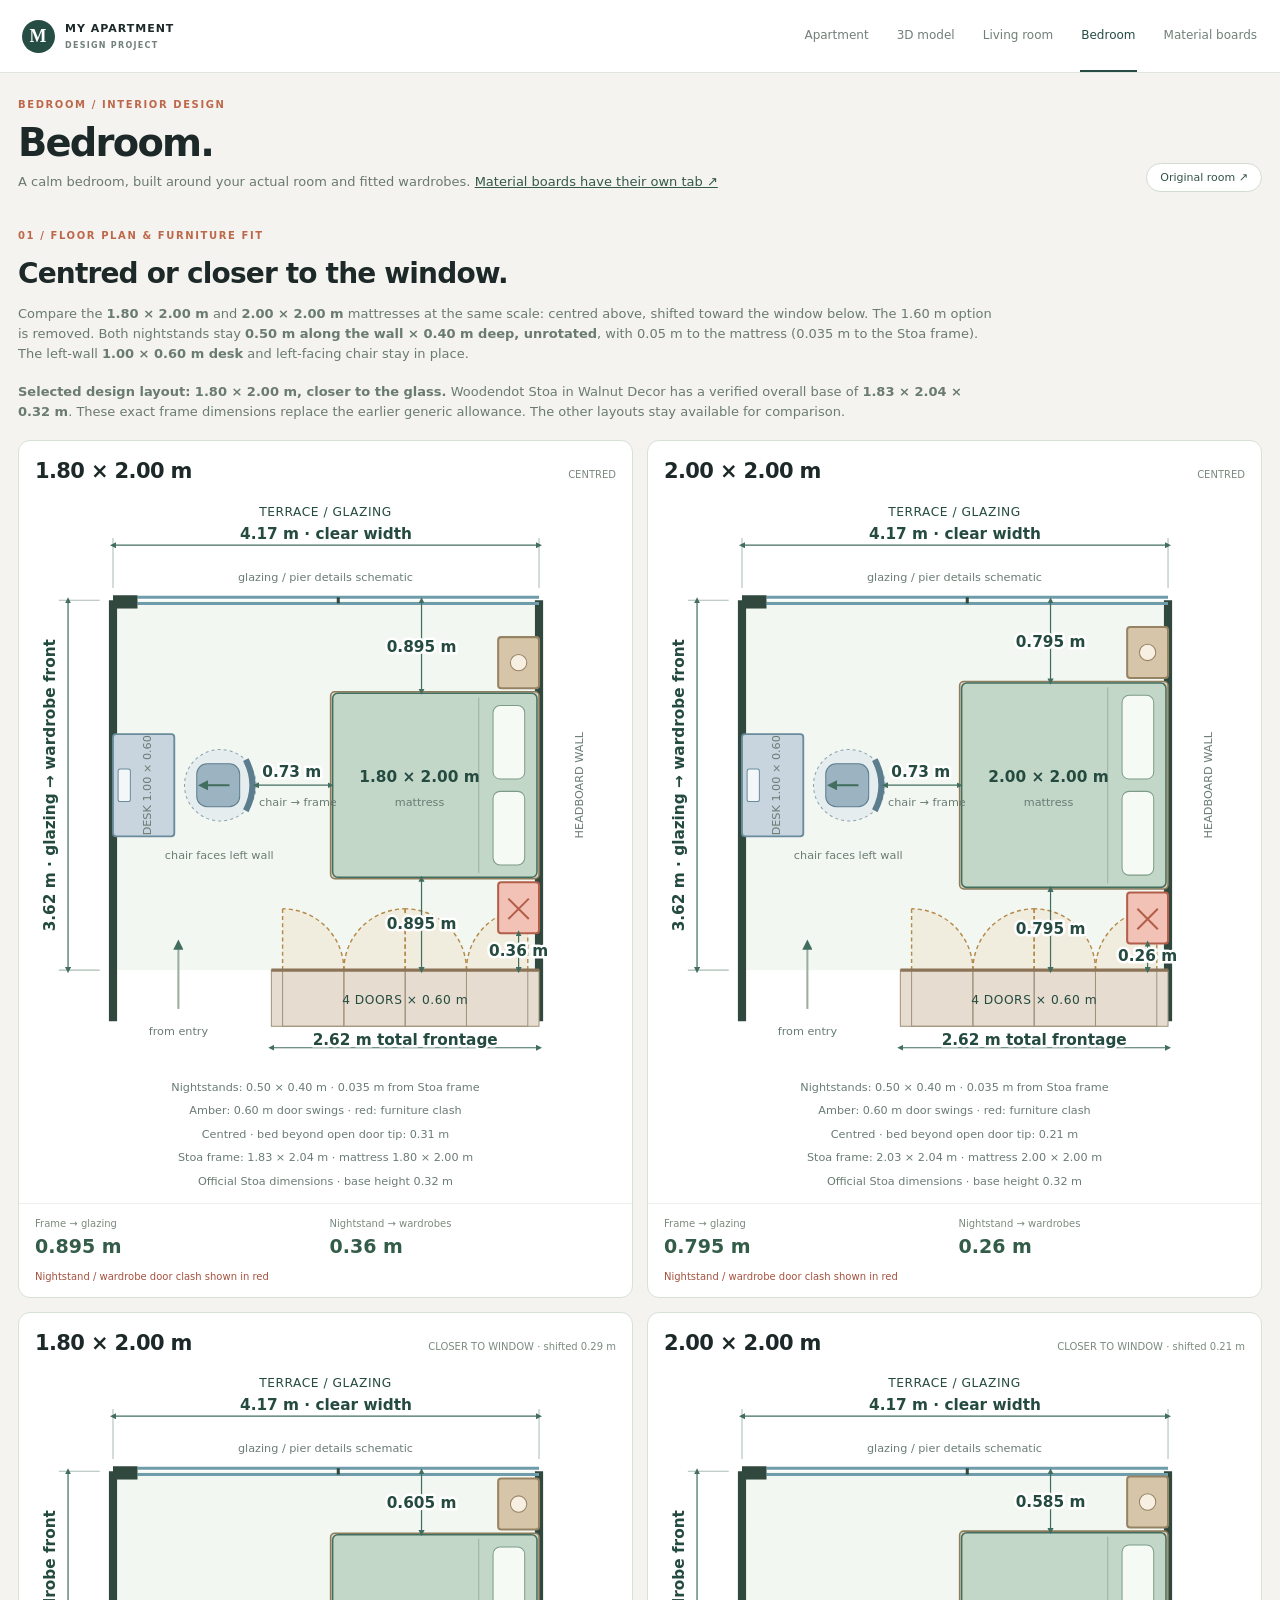
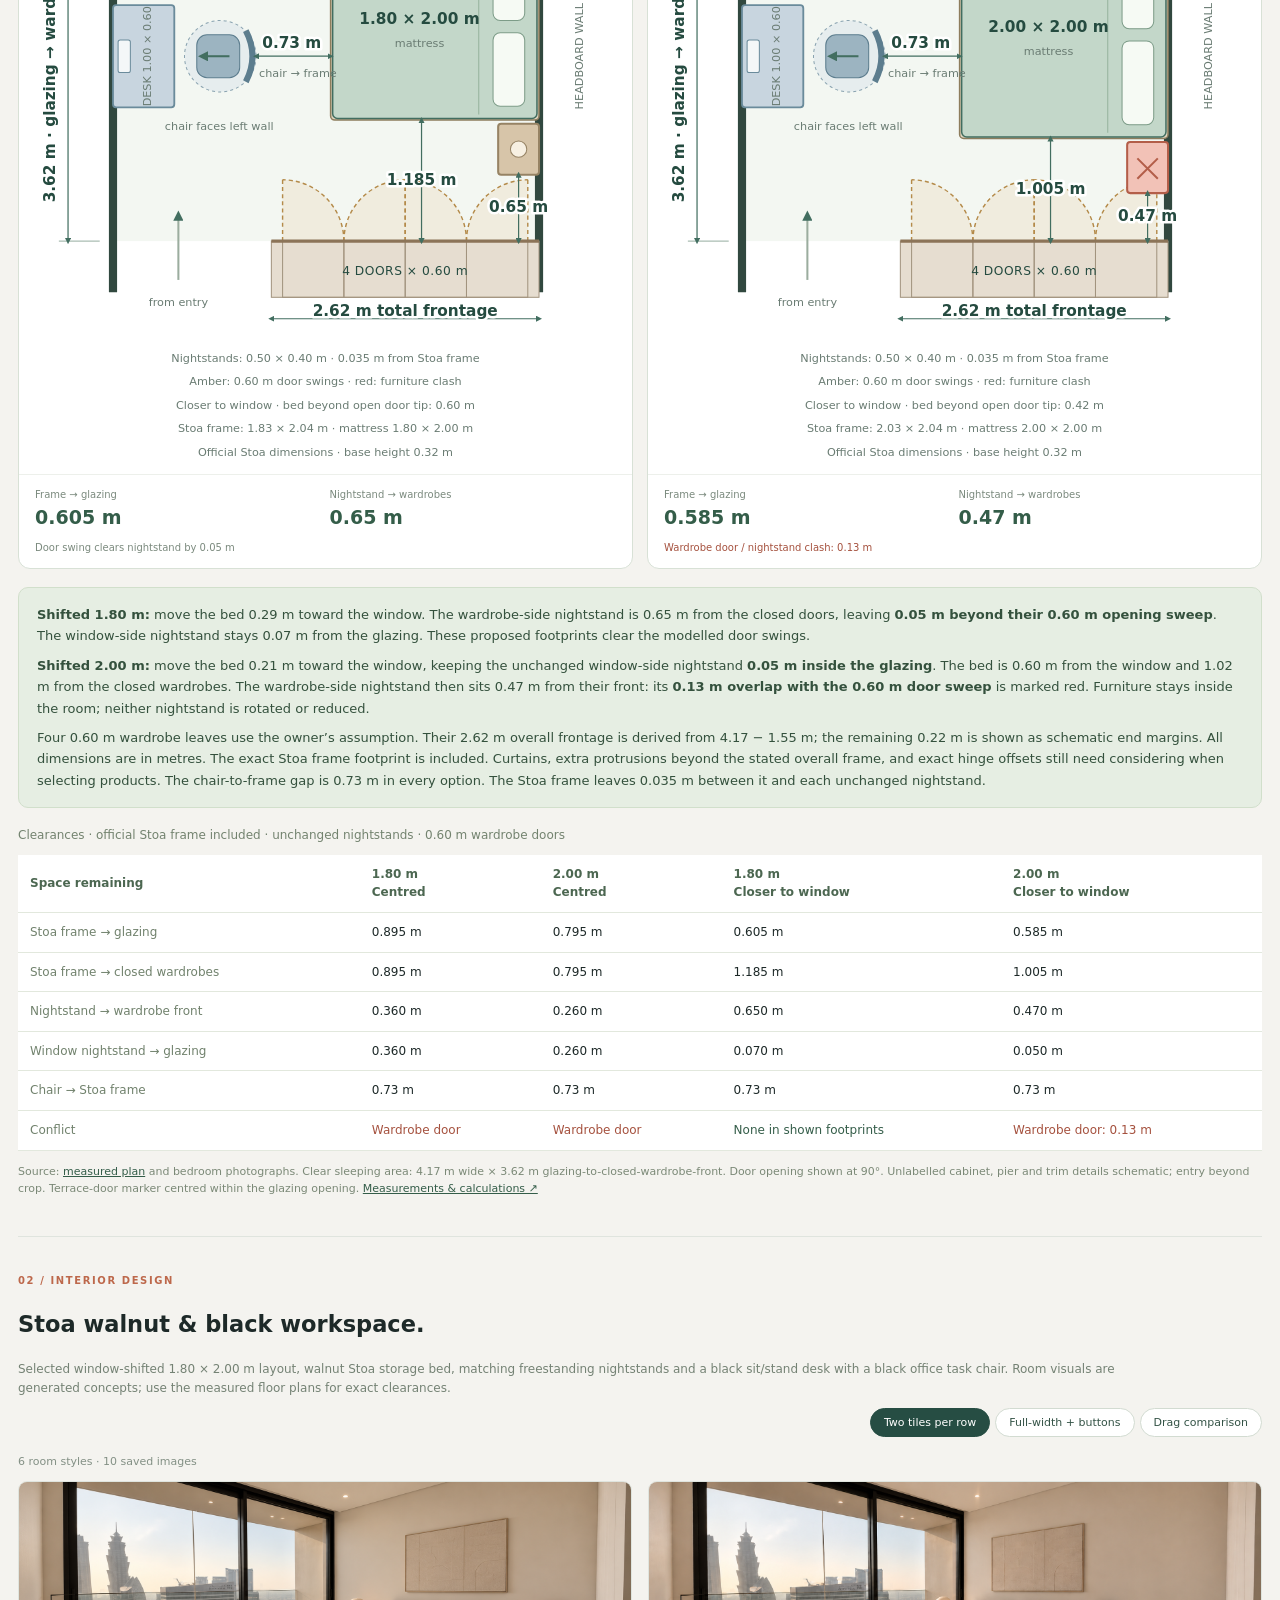
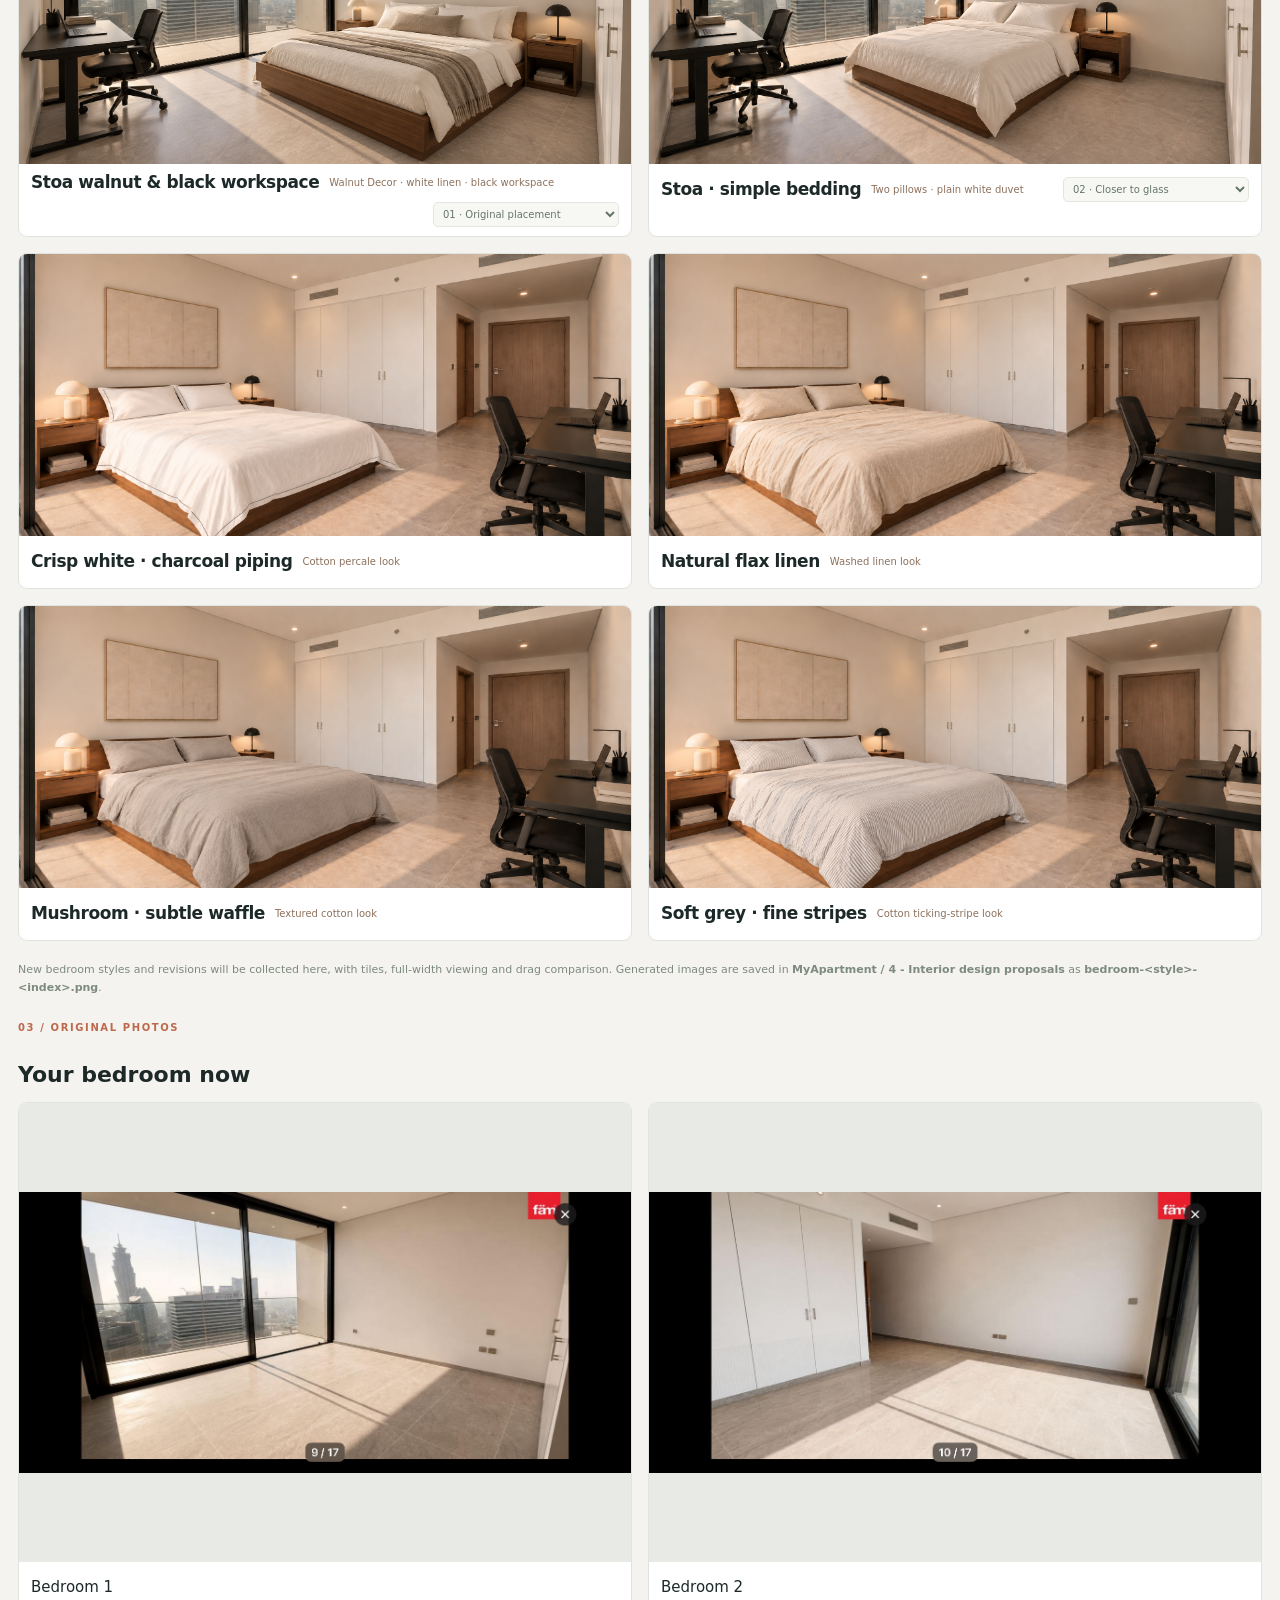
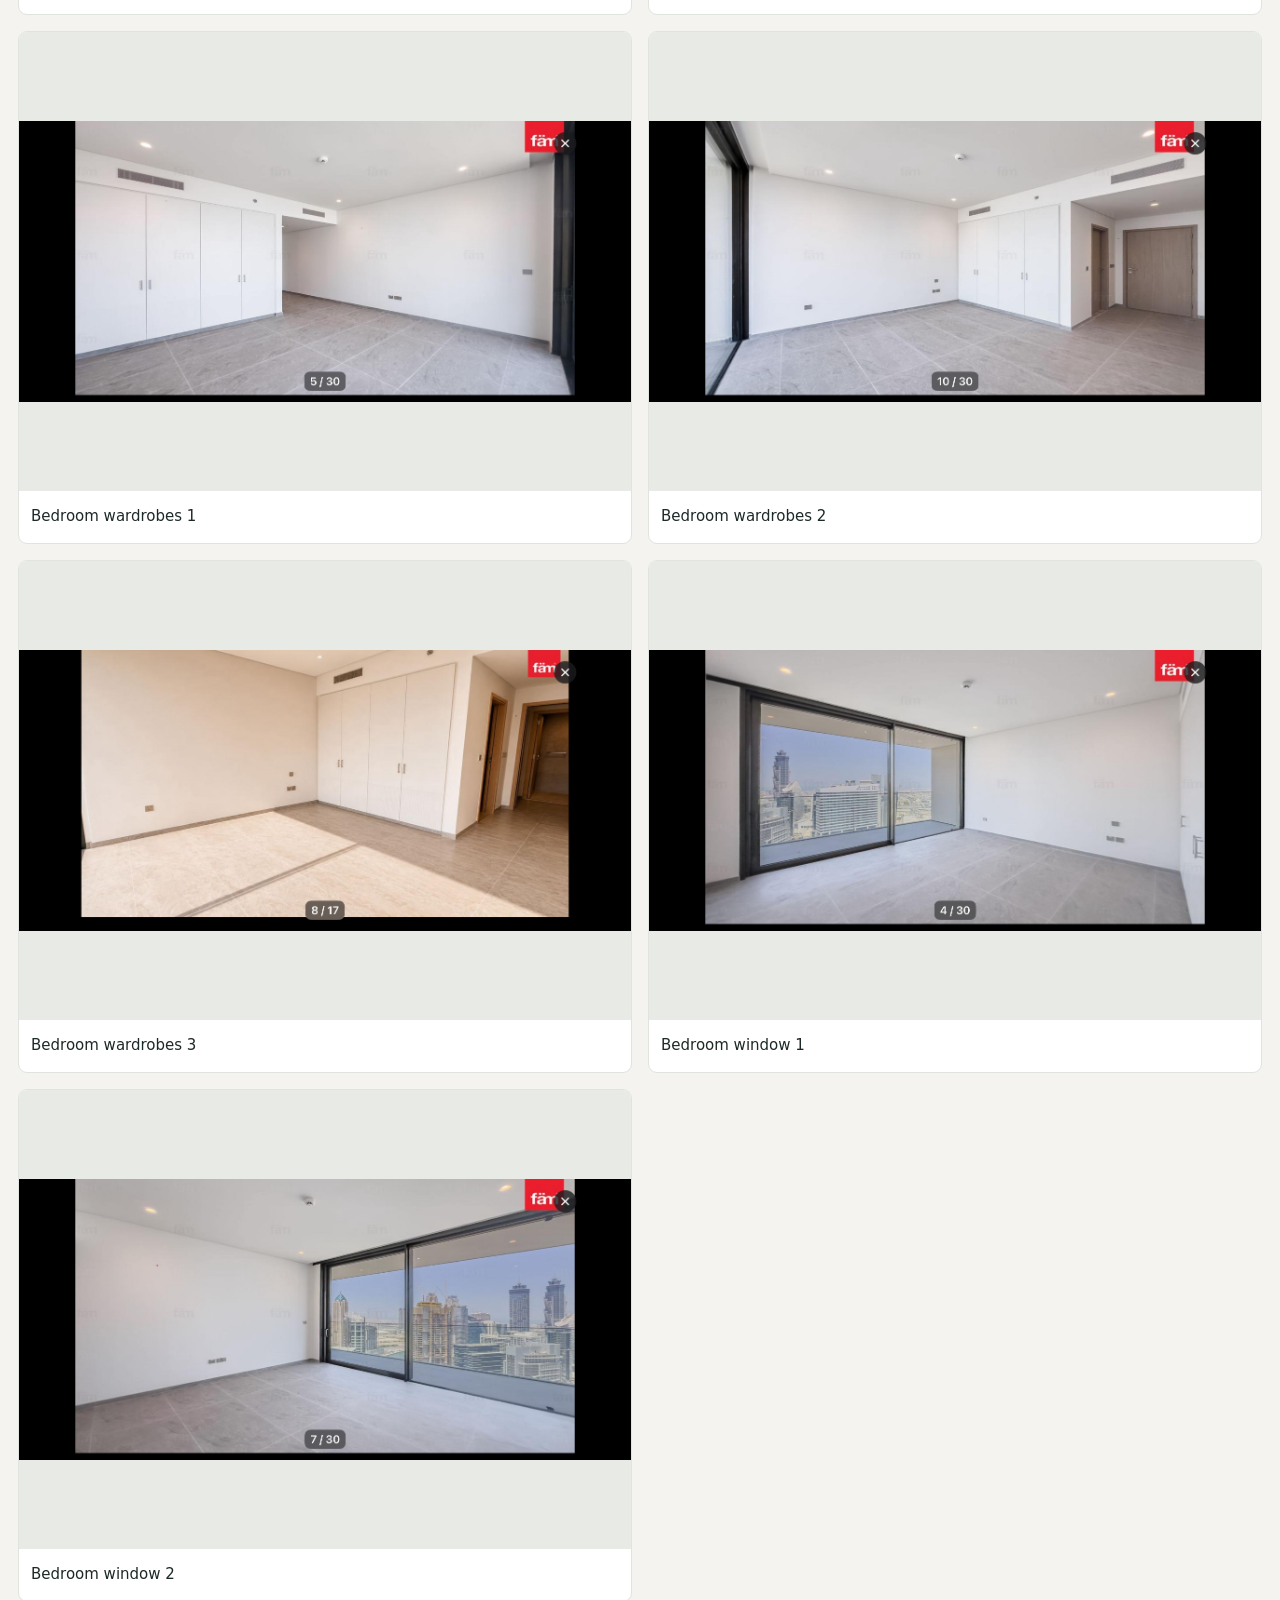
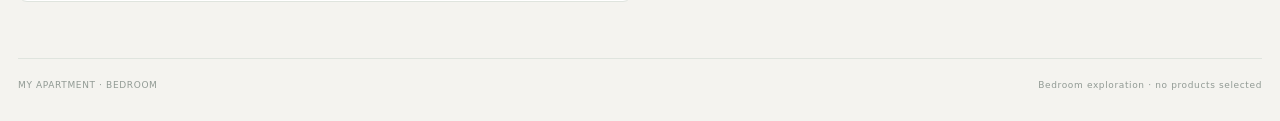
==== bedroom.html @ ebba2092 "Publish apartment website" ====
<!doctype html>
<html lang="en"><head><script src="portable-data.js"></script><meta charset="utf-8"><meta name="viewport" content="width=device-width,initial-scale=1"><title>Bedroom · My Apartment</title><link rel="stylesheet" href="styles.css"><link rel="stylesheet" href="style-library.css"><link rel="stylesheet" href="bedroom-plans.css"><script defer src="navigation.js"></script><script defer src="style-library.js"></script></head>
<body data-design-area="Bedroom"><apartment-navigation></apartment-navigation>
<main class="library-main">
<section class="library-heading"><div><p class="kicker">BEDROOM / INTERIOR DESIGN</p><h1>Bedroom.</h1><p>A calm bedroom, built around your actual room and fitted wardrobes. <a href="materials.html">Material boards have their own tab ↗</a></p></div><button class="before-button" id="before-button">Original room ↗</button></section>
<section class="bedroom-plans" id="floorplans" aria-labelledby="bed-plans-heading">
<p class="kicker">01 / FLOOR PLAN &amp; FURNITURE FIT</p><h2 id="bed-plans-heading">Centred or closer to the window.</h2>
<p class="plan-intro">Compare the <b>1.80 × 2.00 m</b> and <b>2.00 × 2.00 m</b> mattresses at the same scale: centred above, shifted toward the window below. The 1.60 m option is removed. Both nightstands stay <b>0.50 m along the wall × 0.40 m deep, unrotated</b>, with 0.05 m to the mattress (0.035 m to the Stoa frame). The left-wall <b>1.00 × 0.60 m desk</b> and left-facing chair stay in place.</p>
<p class="plan-intro"><b>Selected design layout: 1.80 × 2.00 m, closer to the glass.</b> Woodendot Stoa in Walnut Decor has a verified overall base of <b>1.83 × 2.04 × 0.32 m</b>. These exact frame dimensions replace the earlier generic allowance. The other layouts stay available for comparison.</p>
<div class="bed-plan-grid"><figure class="bed-plan"><header><h3>1.80 × 2.00 m</h3><span>CENTRED</span></header><a href="outputs/bedroom-floorplans/bedroom-bed-180.svg" target="_blank" rel="noopener" aria-label="Open Centred 1.80 metre bed plan"><img loading="lazy" src="outputs/bedroom-floorplans/bedroom-bed-180.svg" alt="Centred 1.80 by 2.00 metre mattress with slim frame; unrotated nightstands, desk, left-facing chair; Nightstand / wardrobe door clash shown in red."></a><figcaption><span>Frame → glazing<strong>0.895 m</strong></span><span>Nightstand → wardrobes<strong>0.36 m</strong></span><small class="plan-conflict">Nightstand / wardrobe door clash shown in red</small></figcaption></figure><figure class="bed-plan"><header><h3>2.00 × 2.00 m</h3><span>CENTRED</span></header><a href="outputs/bedroom-floorplans/bedroom-bed-200.svg" target="_blank" rel="noopener" aria-label="Open Centred 2.00 metre bed plan"><img loading="lazy" src="outputs/bedroom-floorplans/bedroom-bed-200.svg" alt="Centred 2.00 by 2.00 metre mattress with slim frame; unrotated nightstands, desk, left-facing chair; Nightstand / wardrobe door clash shown in red."></a><figcaption><span>Frame → glazing<strong>0.795 m</strong></span><span>Nightstand → wardrobes<strong>0.26 m</strong></span><small class="plan-conflict">Nightstand / wardrobe door clash shown in red</small></figcaption></figure><figure class="bed-plan"><header><h3>1.80 × 2.00 m</h3><span>CLOSER TO WINDOW · shifted 0.29 m</span></header><a href="outputs/bedroom-floorplans/bedroom-bed-180-window.svg" target="_blank" rel="noopener" aria-label="Open Closer to window 1.80 metre bed plan"><img loading="lazy" src="outputs/bedroom-floorplans/bedroom-bed-180-window.svg" alt="Closer to window 1.80 by 2.00 metre mattress with slim frame; unrotated nightstands, desk, left-facing chair; Door swing clears nightstand by 0.05 m."></a><figcaption><span>Frame → glazing<strong>0.605 m</strong></span><span>Nightstand → wardrobes<strong>0.65 m</strong></span><small class="plan-clear">Door swing clears nightstand by 0.05 m</small></figcaption></figure><figure class="bed-plan"><header><h3>2.00 × 2.00 m</h3><span>CLOSER TO WINDOW · shifted 0.21 m</span></header><a href="outputs/bedroom-floorplans/bedroom-bed-200-window.svg" target="_blank" rel="noopener" aria-label="Open Closer to window 2.00 metre bed plan"><img loading="lazy" src="outputs/bedroom-floorplans/bedroom-bed-200-window.svg" alt="Closer to window 2.00 by 2.00 metre mattress with slim frame; unrotated nightstands, desk, left-facing chair; Wardrobe door / nightstand clash: 0.13 m."></a><figcaption><span>Frame → glazing<strong>0.585 m</strong></span><span>Nightstand → wardrobes<strong>0.47 m</strong></span><small class="plan-conflict">Wardrobe door / nightstand clash: 0.13 m</small></figcaption></figure></div>
<div class="bed-fit-answer"><p><strong>Shifted 1.80 m:</strong> move the bed 0.29 m toward the window. The wardrobe-side nightstand is 0.65 m from the closed doors, leaving <b>0.05 m beyond their 0.60 m opening sweep</b>. The window-side nightstand stays 0.07 m from the glazing. These proposed footprints clear the modelled door swings.</p><p><strong>Shifted 2.00 m:</strong> move the bed 0.21 m toward the window, keeping the unchanged window-side nightstand <b>0.05 m inside the glazing</b>. The bed is 0.60 m from the window and 1.02 m from the closed wardrobes. The wardrobe-side nightstand then sits 0.47 m from their front: its <b>0.13 m overlap with the 0.60 m door sweep</b> is marked red. Furniture stays inside the room; neither nightstand is rotated or reduced.</p><p>Four 0.60 m wardrobe leaves use the owner’s assumption. Their 2.62 m overall frontage is derived from 4.17 − 1.55 m; the remaining 0.22 m is shown as schematic end margins. All dimensions are in metres. The exact Stoa frame footprint is included. Curtains, extra protrusions beyond the stated overall frame, and exact hinge offsets still need considering when selecting products. The chair-to-frame gap is 0.73 m in every option. The Stoa frame leaves 0.035 m between it and each unchanged nightstand.</p></div>
<div class="bed-fit-scroll"><table class="bed-fit-table"><caption>Clearances · official Stoa frame included · unchanged nightstands · 0.60 m wardrobe doors</caption><thead><tr><th scope="col">Space remaining</th><th scope="col">1.80 m<br>Centred</th><th scope="col">2.00 m<br>Centred</th><th scope="col">1.80 m<br>Closer to window</th><th scope="col">2.00 m<br>Closer to window</th></tr></thead><tbody><tr><th scope="row">Stoa frame → glazing</th><td>0.895 m</td><td>0.795 m</td><td>0.605 m</td><td>0.585 m</td></tr><tr><th scope="row">Stoa frame → closed wardrobes</th><td>0.895 m</td><td>0.795 m</td><td>1.185 m</td><td>1.005 m</td></tr><tr><th scope="row">Nightstand → wardrobe front</th><td>0.360 m</td><td>0.260 m</td><td>0.650 m</td><td>0.470 m</td></tr><tr><th scope="row">Window nightstand → glazing</th><td>0.360 m</td><td>0.260 m</td><td>0.070 m</td><td>0.050 m</td></tr><tr><th scope="row">Chair → Stoa frame</th><td>0.73 m</td><td>0.73 m</td><td>0.73 m</td><td>0.73 m</td></tr><tr><th scope="row">Conflict</th><td class="plan-conflict">Wardrobe door</td><td class="plan-conflict">Wardrobe door</td><td class="plan-clear">None in shown footprints</td><td class="plan-conflict">Wardrobe door: 0.13 m</td></tr></tbody></table></div>
<p class="bed-plan-sources">Source: <a href="source/1 - Floorplan/Floorplan without furniture.png" target="_blank" rel="noopener">measured plan</a> and bedroom photographs. Clear sleeping area: 4.17 m wide × 3.62 m glazing-to-closed-wardrobe-front. Door opening shown at 90°. Unlabelled cabinet, pier and trim details schematic; entry beyond crop. Terrace-door marker centred within the glazing opening. <a href="outputs/bedroom-floorplans/measurements.json">Measurements &amp; calculations ↗</a></p>
</section>
<section id="design-concepts" class="bedroom-concept-heading"><p class="kicker">02 / INTERIOR DESIGN</p><h2>Stoa walnut &amp; black workspace.</h2><p class="viewer-description">Selected window-shifted 1.80 × 2.00 m layout, walnut Stoa storage bed, matching freestanding nightstands and a black sit/stand desk with a black office task chair. Room visuals are generated concepts; use the measured floor plans for exact clearances.</p></section>
<div class="library-tools"><select hidden id="sofa-colour" aria-label="Sofa colour"><option value="all">All sofa colours</option><option value="white">White</option><option value="grey">Grey</option><option value="mushroom">Mushroom / taupe</option></select><div class="layout-tools" role="group" aria-label="Visualization"><button data-view="tiles" aria-pressed="true">Two tiles per row</button><button data-view="full" aria-pressed="false">Full-width + buttons</button><button data-view="compare" aria-pressed="false">Drag comparison</button></div></div>
<p id="library-count" aria-live="polite">Loading bedroom proposals…</p>

<section id="fullwidth-view" aria-label="Full-width style viewer" hidden>
<div class="viewer-choice-heading"><span>CHOOSE A STYLE</span><div class="viewer-arrows"><button id="previous-style" aria-label="Previous style">←</button><button id="next-style" aria-label="Next style">→</button></div></div>
<div class="choice-list" id="style-selector" role="group" aria-label="Choose style"></div>
<div class="version-row" id="full-version-row"><span>VERSION</span><div class="choice-list" id="version-selector" role="group" aria-label="Choose version"></div></div>
<figure class="fullwidth-frame"><a id="viewer-full-image" target="_blank" rel="noopener"><img loading="lazy" id="viewer-image" alt=""></a><figcaption><h2 id="viewer-title"></h2><a id="viewer-download" download>Save image ↗</a></figcaption></figure><p id="viewer-description" class="viewer-description" aria-live="polite"></p>
</section>
<section id="comparison-view" aria-label="Draggable image comparison" hidden>
<div class="comparison-selectors"><button data-side="left" aria-pressed="true"><span>LEFT IMAGE</span><strong id="left-image-name"></strong></button><button data-side="right" aria-pressed="false"><span>RIGHT IMAGE</span><strong id="right-image-name"></strong></button><button id="swap-images" aria-label="Swap comparison images">⇄ Swap</button></div>
<p id="compare-choice-label" class="viewer-choice-heading">CHOOSE THE LEFT IMAGE</p>
<div class="choice-list" id="compare-style-selector" role="group" aria-label="Choose comparison image"></div>
<div class="version-row" id="compare-version-row"><span>VERSION</span><div class="choice-list" id="compare-version-selector" role="group" aria-label="Choose comparison version"></div></div>
<div class="compare-stage" id="compare-stage" style="--reveal:50%"><img loading="lazy" id="compare-right-image" class="compare-image" alt=""><div class="compare-left"><img loading="lazy" id="compare-left-image" class="compare-image" alt=""></div><span class="compare-label label-left" id="compare-left-label"></span><span class="compare-label label-right" id="compare-right-label"></span><div class="compare-handle" aria-hidden="true"><span>↔</span></div><input id="compare-reveal" type="range" min="0" max="100" value="50" aria-label="Reveal left image"></div>
<div class="compare-foot"><span>Drag the divider left or right. Arrow keys also work.</span><output id="compare-position" for="compare-reveal">50% left · 50% right</output></div><p class="viewer-description">Generated concepts can vary slightly in perspective.</p>
</section>
<section id="tile-view" aria-label="Style tiles"><div class="room-grid" id="room-styles"></div></section><p class="empty-library" id="empty-library" hidden>No styles match this filter.</p>
<p class="library-notes">New bedroom styles and revisions will be collected here, with tiles, full-width viewing and drag comparison. Generated images are saved in <b>MyApartment / 4 - Interior design proposals</b> as <b>bedroom-&lt;style&gt;-&lt;index&gt;.png</b>.</p>
<section id="bedroom-original-photos" aria-labelledby="bedroom-photos-heading"><p class="kicker">03 / ORIGINAL PHOTOS</p><h2 id="bedroom-photos-heading">Your bedroom now</h2><div class="room-grid"><figure class="style-card bedroom-reference"><a href="source/2 - Flat images/Bedroom 1.PNG" target="_blank" rel="noopener"><img loading="lazy" src="source/2 - Flat images/Bedroom 1.PNG" alt="Bedroom 1"></a><figcaption class="card-caption">Bedroom 1</figcaption></figure><figure class="style-card bedroom-reference"><a href="source/2 - Flat images/Bedroom 2.PNG" target="_blank" rel="noopener"><img loading="lazy" src="source/2 - Flat images/Bedroom 2.PNG" alt="Bedroom 2"></a><figcaption class="card-caption">Bedroom 2</figcaption></figure><figure class="style-card bedroom-reference"><a href="source/2 - Flat images/Bedroom wardroves 1.PNG" target="_blank" rel="noopener"><img loading="lazy" src="source/2 - Flat images/Bedroom wardroves 1.PNG" alt="Bedroom wardrobes 1"></a><figcaption class="card-caption">Bedroom wardrobes 1</figcaption></figure><figure class="style-card bedroom-reference"><a href="source/2 - Flat images/Bedroom wardroves 2.PNG" target="_blank" rel="noopener"><img loading="lazy" src="source/2 - Flat images/Bedroom wardroves 2.PNG" alt="Bedroom wardrobes 2"></a><figcaption class="card-caption">Bedroom wardrobes 2</figcaption></figure><figure class="style-card bedroom-reference"><a href="source/2 - Flat images/Bedroom wardroves 3.PNG" target="_blank" rel="noopener"><img loading="lazy" src="source/2 - Flat images/Bedroom wardroves 3.PNG" alt="Bedroom wardrobes 3"></a><figcaption class="card-caption">Bedroom wardrobes 3</figcaption></figure><figure class="style-card bedroom-reference"><a href="source/2 - Flat images/Bedroom window 1.PNG" target="_blank" rel="noopener"><img loading="lazy" src="source/2 - Flat images/Bedroom window 1.PNG" alt="Bedroom window 1"></a><figcaption class="card-caption">Bedroom window 1</figcaption></figure><figure class="style-card bedroom-reference"><a href="source/2 - Flat images/Bedroom window 2.PNG" target="_blank" rel="noopener"><img loading="lazy" src="source/2 - Flat images/Bedroom window 2.PNG" alt="Bedroom window 2"></a><figcaption class="card-caption">Bedroom window 2</figcaption></figure></div></section>
<footer><span>MY APARTMENT · BEDROOM</span><span>Bedroom exploration · no products selected</span></footer></main></body></html>
---- styles.css ----
:root{--ink:#1d2928;--muted:#71807b;--line:#dfe4de;--paper:#f4f3ef;--card:#fff;--green:#264d43;--sage:#d9e7de;--orange:#bd684b;--shadow:0 12px 35px rgba(26,42,37,.06)}*{box-sizing:border-box}html{scroll-behavior:smooth}body{margin:0;background:var(--paper);color:var(--ink);font:15px/1.55 'DM Sans',system-ui,sans-serif}.topbar{height:76px;background:#fff;border-bottom:1px solid var(--line);display:flex;align-items:center;justify-content:space-between;padding:0 max(28px,calc((100vw - 1320px)/2));position:sticky;top:0;z-index:10}.brand{display:flex;align-items:center;gap:11px;text-decoration:none;color:var(--ink);font-size:12px;letter-spacing:.09em;font-weight:700}.brand small{display:block;color:var(--muted);font-size:9px;letter-spacing:.17em;margin-top:2px}.brand-mark{width:34px;height:34px;border-radius:50%;display:grid;place-items:center;background:var(--green);color:#fff;font:700 18px Manrope}.topbar nav{height:100%;display:flex;gap:32px}.topbar nav a{height:100%;display:flex;align-items:center;text-decoration:none;color:#73807a;font-size:13px;border-bottom:2px solid transparent}.topbar nav a:hover,.topbar nav a.active{color:var(--ink);border-color:var(--green)}.phase,.tag{font-size:9px;letter-spacing:.12em;color:#61716a;font-weight:700}.phase{color:#738b78}.phase:first-letter{color:#88a78d}main{width:min(1320px,calc(100% - 52px));margin:auto}.hero{padding:62px 0 48px;display:flex;justify-content:space-between;align-items:flex-end;gap:30px}.kicker{font-size:10px;letter-spacing:.16em;font-weight:700;color:var(--orange);margin:0 0 9px}.hero h1{font:800 clamp(40px,5.6vw,72px)/1.04 Manrope,sans-serif;letter-spacing:-.055em;margin:0}.intro{max-width:530px;color:#66756f;font-size:16px;margin:20px 0 0}.hero-card{background:#fff;box-shadow:var(--shadow);border:1px solid var(--line);border-radius:12px;padding:19px 21px;display:flex;align-items:center;gap:16px;min-width:340px}.hero-number{font:600 31px Manrope;color:#b9c7be}.hero-card div{display:flex;flex-direction:column}.hero-card b{font-size:11px;color:#75817a;font-weight:500}.hero-card strong{font:700 16px Manrope}.hero-card small{font-size:11px;color:#78827e;margin-top:2px}.hero-card .tag{margin-left:auto;background:#ecf2ec;border-radius:20px;padding:6px 9px}.workspace-grid{display:grid;grid-template-columns:minmax(0,1fr) 340px;gap:18px;align-items:stretch}.panel{background:var(--card);border:1px solid var(--line);border-radius:12px;box-shadow:var(--shadow)}.plan-panel{overflow:hidden}.panel-head{padding:23px 24px 18px;display:flex;justify-content:space-between;align-items:center;border-bottom:1px solid #edf0ec}.panel-head h2,.section-head h2,.project-strip h2,.room-panel h2{font:700 22px Manrope;letter-spacing:-.035em;margin:0}.panel-head .kicker{margin-bottom:5px}.plan-tools{display:flex;gap:5px;background:#f1f3ef;border-radius:8px;padding:4px}.tool{border:0;background:transparent;border-radius:6px;padding:7px 11px;color:#697771;font:600 11px 'DM Sans';cursor:pointer}.tool.active{background:#fff;color:var(--ink);box-shadow:0 1px 4px #1d29281a}.plan-stage{padding:18px 18px 12px;background:#f8f9f6}.plan-wrap{position:relative;background:#fff;border:1px solid var(--line);border-radius:8px;overflow:hidden}.source-plan{display:block;width:100%;height:auto}.hotspots{position:absolute;inset:0;width:100%;height:100%;overflow:visible}.hotspot{fill:rgba(88,130,107,.07);stroke:transparent;stroke-width:6;cursor:pointer;transition:fill .16s,stroke .16s}.hotspot:hover{fill:rgba(88,130,107,.2);stroke:#47705a}.hotspot.selected{fill:rgba(86,138,103,.23);stroke:#47705a}.fixed-zone{fill:rgba(189,104,75,.19);stroke:#bd684b;stroke-width:4;stroke-dasharray:14 8;opacity:0;pointer-events:none;transition:opacity .16s}.fixed-mode .fixed-zone{opacity:1}.fixed-mode .hotspot{fill:rgba(70,83,78,.02)}.fixed-mode .hotspot:hover,.fixed-mode .hotspot.selected{fill:rgba(70,83,78,.08)}.plan-key{display:flex;gap:22px;flex-wrap:wrap;padding:13px 3px 1px;color:#6a7973;font-size:10px}.plan-key span{display:flex;align-items:center;gap:7px}.swatch{width:11px;height:11px;border-radius:3px;display:inline-block}.room-swatch{background:#c6d9cc}.fixed-swatch{border:1px dashed var(--orange);background:#f2dfd7}.plan-foot{display:flex;justify-content:space-between;border-top:1px solid #edf0ec;padding:12px 22px;color:#8a948f;font-size:10px}.room-panel{padding:23px 22px;display:flex;flex-direction:column;min-height:490px}.room-top{display:flex;justify-content:space-between;align-items:center}.room-top .kicker{margin:0}.room-status{font-size:9px;color:#66816e;letter-spacing:.12em;font-weight:700}.room-panel h2{font-size:27px;margin:15px 0 8px}.room-summary{color:#6e7b75;font-size:13px;margin:0 0 20px}.stat-block{border-top:1px solid var(--line);padding:15px 0}.label{display:block;color:#87918c;font-size:9px;letter-spacing:.15em;font-weight:700;margin-bottom:10px}.dimension-list{display:flex;flex-wrap:wrap;gap:7px}.dimension-list span{font:600 12px Manrope;background:#edf2ed;color:#385548;padding:6px 9px;border-radius:5px}.micro{font-size:10px;color:#8b9690;margin:9px 0 0}.fixed-list{display:grid;gap:8px}.fixed-list span{font-size:12px;display:flex;align-items:flex-start;gap:8px}.fixed-list span:before{content:'✓';color:#698676;font-weight:700}.text-link{margin-top:auto;padding-top:14px;border-top:1px solid var(--line);text-decoration:none;color:var(--green);font-size:12px;font-weight:700;display:flex;justify-content:space-between}.project-strip{margin-top:46px;background:#e6ece6;border-radius:12px;padding:28px 32px;display:grid;grid-template-columns:.8fr 1.2fr;gap:38px;align-items:center}.project-strip h2{font-size:24px}.project-strip p:not(.kicker){font-size:13px;color:#6c7a73;max-width:430px;margin:10px 0 0}.steps{display:grid;grid-template-columns:1fr 1fr;gap:18px 22px}.step{display:flex;align-items:center;gap:11px}.step>span{height:29px;width:29px;border-radius:50%;border:1px solid #d0d9d1;display:grid;place-items:center;color:#9ba69e;font-size:10px}.step.done>span{background:var(--green);color:#fff;border-color:var(--green)}.step.current>span{background:#fff;color:var(--green);border:1px solid #89a38f}.step div{display:flex;flex-direction:column}.step b{font-size:11px}.step small{font-size:10px;color:#7c8982}.section{padding-top:58px}.section-head{display:flex;justify-content:space-between;align-items:flex-end;margin-bottom:18px}.section-head h2{font-size:27px}.filter-label{font-size:9px;color:#839089;letter-spacing:.12em;font-weight:700;display:flex;align-items:center;gap:10px}.filter-label select{border:1px solid var(--line);border-radius:6px;background:#fff;color:#36443e;padding:9px 30px 9px 11px;font:500 11px 'DM Sans'}.photo-grid{display:grid;grid-template-columns:repeat(4,1fr);gap:13px}.photo-card{margin:0;background:#fff;border:1px solid var(--line);border-radius:9px;overflow:hidden}.photo-card img{display:block;width:100%;aspect-ratio:1.42;object-fit:cover;background:#e7eae6}.photo-card figcaption{padding:11px 12px;display:flex;justify-content:space-between;align-items:center;gap:7px}.photo-card figcaption span{font-size:11px;color:#55645d}.photo-card figcaption b{font-size:9px;color:#9aa49e;font-weight:500}.empty-state{padding:24px;color:#87928b}.brief-grid{padding-top:60px}.brief-grid .section-head{align-items:center}.tag.outline{background:transparent;border:1px solid #cfd7cf;padding:7px 10px;border-radius:20px}.brief-cards{display:grid;grid-template-columns:repeat(4,1fr);gap:12px}.brief-cards article{background:#fff;border:1px solid var(--line);border-radius:9px;padding:17px 18px;min-height:153px}.brief-cards article>span{display:block;color:#bf765c;font:700 10px Manrope;margin-bottom:18px}.brief-cards b{font:700 14px Manrope}.brief-cards p{font-size:11px;color:#78837d;margin:7px 0 0}footer{margin-top:56px;padding:20px 0 28px;border-top:1px solid var(--line);display:flex;justify-content:space-between;color:#919a94;font-size:9px;letter-spacing:.07em}
@media(max-width:900px){.workspace-grid{grid-template-columns:1fr}.room-panel{min-height:unset}.room-panel .text-link{margin-top:12px}.hero{align-items:flex-start;flex-direction:column}.hero-card{width:100%;min-width:0}.project-strip{grid-template-columns:1fr}.photo-grid{grid-template-columns:repeat(2,1fr)}.brief-cards{grid-template-columns:repeat(2,1fr)}}
@media(max-width:580px){.topbar{height:auto;min-height:64px;padding:10px 16px;flex-wrap:wrap;gap:6px}.topbar nav{order:3;width:100%;height:37px;gap:20px;overflow:auto}.topbar nav a{font-size:11px;white-space:nowrap}.phase{font-size:8px}main{width:calc(100% - 28px)}.hero{padding:38px 0 28px}.hero-card{padding:14px}.hero-card .tag{font-size:8px}.panel-head{padding:17px 14px;align-items:flex-start;gap:10px;flex-direction:column}.plan-tools{align-self:flex-start}.plan-stage{padding:10px}.plan-foot{padding:10px 12px;gap:8px;flex-direction:column}.plan-key{gap:10px}.room-panel{padding:19px 16px}.project-strip{padding:22px 18px}.steps{grid-template-columns:1fr;gap:13px}.section{padding-top:43px}.section-head{align-items:flex-start;gap:12px;flex-direction:column}.photo-grid{grid-template-columns:1fr 1fr;gap:8px}.photo-card figcaption{align-items:flex-start;flex-direction:column;gap:1px;padding:8px}.photo-card figcaption span{font-size:10px}.brief-cards{grid-template-columns:1fr 1fr;gap:8px}.brief-cards article{padding:13px;min-height:155px}.brief-cards article>span{margin-bottom:14px}footer{flex-direction:column;gap:6px}}

.style-intro{max-width:850px;color:#6e7b75;font-size:14px}.style-board{display:block;width:100%;height:auto;border:1px solid var(--line);border-radius:10px;margin:20px 0}.brief-grid .micro a{color:var(--green)}

html{scroll-padding-top:calc(var(--apartment-navigation-height,72px) + 16px)}
apartment-navigation{display:block;min-height:72px}

.apartment-section-links{display:flex;flex-wrap:wrap;gap:8px;margin:0 0 20px}
.apartment-section-links a{border:1px solid #d2dbd1;border-radius:22px;padding:7px 13px;background:#fff;color:#345346;text-decoration:none;font-size:12px}

#references .photo-card img{object-fit:contain;aspect-ratio:1.85}
#references .photo-card figcaption{align-items:flex-start;flex-direction:column;gap:3px}
#references .photo-card figcaption span{font-size:12px;font-weight:600}
#references .photo-card figcaption b{font-size:10px}
#photo-count{margin:0 0 12px}
---- style-library.css ----
.library-main{width:min(1800px,calc(100% - 36px));margin:auto}
.library-heading{display:flex;justify-content:space-between;align-items:flex-end;gap:20px;padding:24px 0 14px}
.library-heading h1{font-size:clamp(28px,3vw,43px);line-height:1.1;letter-spacing:-.045em;margin:0 0 8px}
.library-heading p:not(.kicker){margin:0;color:#6a7970;font-size:13px;max-width:850px}
.library-tools{display:flex;gap:8px;align-items:center;flex-wrap:wrap;padding:10px 0 16px}
.library-tools button,.library-tools select,.before-button{border:1px solid #d2dbd1;background:#fff;color:#345346;border-radius:22px;padding:7px 13px;font:500 11px system-ui,sans-serif;cursor:pointer}
.library-tools button[aria-pressed=true]{background:#264d43;color:#fff;border-color:#264d43}
.library-tools .layout-tools{display:flex;gap:5px;margin-left:auto}
#library-count{font-size:11px;color:#839085;margin:0 0 11px}
.library-section-title{font-size:14px;margin:12px 0 10px;color:#607368;font-weight:600}
.room-grid,.material-grid{display:grid;grid-template-columns:repeat(2,minmax(0,1fr));gap:16px}
.material-grid{grid-template-columns:repeat(2,minmax(0,1fr))}
.style-card{min-width:0;background:#fff;border:1px solid #dfe4de;border-radius:9px;overflow:hidden}
.style-image{display:block;width:100%;padding:0;border:0;background:#e8ebe5;cursor:zoom-in;overflow:hidden}
.style-image img{display:block;width:100%;height:auto;aspect-ratio:2.17;object-fit:contain}
.style-image.material-crop{aspect-ratio:616/851}
.material-crop img{width:300%;max-width:none;aspect-ratio:auto;height:auto;transform:translateX(var(--crop-offset,0%))}
.card-caption{display:flex;align-items:center;gap:10px;padding:9px 12px;min-height:52px;flex-wrap:wrap}
.card-caption h3{font-size:17px;line-height:1.15;letter-spacing:-.025em;font-weight:650;margin:0}
.card-caption .sofa-tag{font-size:10px;color:#8d715d;white-space:nowrap}
.card-caption select{max-width:245px;min-width:100px;margin-left:auto;border:1px solid #e1e6df;background:#f7f8f4;color:#65756a;border-radius:5px;font:10px system-ui,sans-serif;padding:5px}
.card-caption .material-tag{margin-left:auto;color:#829083;font-size:10px}
.library-notes{font-size:11px;color:#7d8a80;line-height:1.6;margin-top:20px}
.library-notes a{color:#345949}
.library-section[hidden]{display:none}
.empty-library{font-size:13px;color:#78897d;padding:22px 0}
.library-main [hidden]{display:none!important}
.viewer-controls{display:flex;align-items:flex-end;gap:12px;margin:0 0 14px;flex-wrap:wrap}
.viewer-controls label{display:flex;flex-direction:column;gap:5px;font-size:9px;letter-spacing:.1em;color:#7b8c7d}
.viewer-controls select{max-width:360px;min-width:230px;padding:9px 30px 9px 11px;background:#fff;border:1px solid #d6ded3;border-radius:7px;color:#345346;font:12px system-ui,sans-serif;letter-spacing:0}
.viewer-arrows{display:flex;gap:6px;margin-left:auto}
.viewer-arrows button{border:1px solid #d6ded3;background:white;border-radius:7px;color:#345346;padding:9px 15px;cursor:pointer;font-size:16px}
.fullwidth-frame{margin:0;background:white;border:1px solid #dfe4de;border-radius:10px;overflow:hidden}
.fullwidth-frame img{display:block;width:100%;height:auto}
.fullwidth-frame figcaption{display:flex;justify-content:space-between;align-items:center;gap:15px;padding:12px 16px}
.fullwidth-frame h2{font-size:21px;line-height:1.2;margin:0}
.fullwidth-frame a{color:#345949;font-size:12px}
.viewer-description{color:#748274;font-size:12px;margin:12px 0 0;max-width:1100px}
.library-heading p a{color:#345949}
.choice-list{display:flex;flex-wrap:wrap;gap:6px;margin:0 0 12px}
.choice-button{border:1px solid #d2dbd1;border-radius:20px;background:white;color:#466251;padding:7px 12px;font:11px system-ui,sans-serif;cursor:pointer}
.choice-button[aria-pressed=true]{background:#264d43;color:white;border-color:#264d43}
.viewer-choice-heading{display:flex;align-items:center;justify-content:space-between;color:#829181;font-size:9px;letter-spacing:.1em;margin:0 0 8px}
.viewer-arrows button{font-size:13px;padding:6px 12px}
.version-row{display:flex;align-items:center;gap:10px;margin:0 0 12px}
.version-row>span{font-size:9px;color:#8b9788;letter-spacing:.1em}
.version-row .choice-list{margin:0}
.version-row .choice-button{font-size:10px;padding:5px 10px}
.comparison-selectors{display:flex;gap:8px;margin:0 0 12px}
.comparison-selectors button{flex:1;min-width:0;text-align:left;border:1px solid #d5dfd2;border-radius:7px;padding:9px 12px;background:white;color:#5c745e;cursor:pointer}
.comparison-selectors button[aria-pressed=true]{border-color:#416d54;background:#e6eee3}
.comparison-selectors span{display:block;font-size:8px;letter-spacing:.1em;margin-bottom:4px}
.comparison-selectors strong{font:600 12px system-ui,sans-serif}
.comparison-selectors #swap-images{flex:0 0 auto;text-align:center;font-size:11px}
.compare-stage{position:relative;aspect-ratio:2.17;border:1px solid #d5ddd1;border-radius:9px;overflow:hidden;background:#e9ece6}
.compare-image{position:absolute;inset:0;width:100%;height:100%;object-fit:contain;display:block}
.compare-left{position:absolute;inset:0;clip-path:inset(0 calc(100% - var(--reveal)) 0 0)}
.compare-label{position:absolute;top:10px;background:#102a20b8;color:white;border-radius:4px;padding:5px 8px;font-size:10px;pointer-events:none}
.label-left{left:10px}.label-right{right:10px}
.compare-handle{position:absolute;left:var(--reveal);top:0;bottom:0;width:2px;background:white;box-shadow:0 0 5px #0005;transform:translateX(-50%);pointer-events:none}
.compare-handle span{position:absolute;top:50%;left:50%;transform:translate(-50%,-50%);width:38px;height:38px;border-radius:50%;display:grid;place-items:center;background:white;color:#294e3b;box-shadow:0 1px 8px #0004;font-size:20px}
#compare-reveal{position:absolute;inset:0;width:100%;height:100%;margin:0;opacity:0;cursor:ew-resize;touch-action:none}
.compare-stage:focus-within{outline:2px solid #416d54;outline-offset:3px}
.compare-foot{display:flex;justify-content:space-between;gap:15px;margin-top:10px;font-size:11px;color:#758771}
.compare-foot output{white-space:nowrap;font-variant-numeric:tabular-nums}
.material-boards{display:grid;gap:24px;max-width:1540px;margin:18px auto 0}
.material-board h2{font-size:18px}
@media(max-width:1100px){.card-caption{gap:6px}.card-caption select{max-width:180px}.sofa-tag{display:none}}
@media(max-width:800px){.material-grid{gap:8px}.library-heading{align-items:flex-start;flex-direction:column;gap:12px;padding-top:20px}.library-main{width:calc(100% - 24px)}.library-tools .layout-tools{margin-left:0}.card-caption h3{font-size:15px}.card-caption select{max-width:100%;width:100%;margin-left:0}.material-grid .card-caption{padding:7px}.material-grid h3{font-size:12px}.material-tag{display:none}.viewer-controls label{flex:1;min-width:0}.viewer-controls select{width:100%;min-width:0;max-width:none;font-size:11px}.viewer-arrows{margin-left:0}.fullwidth-frame h2{font-size:17px}}
@media(max-width:450px){.room-grid{grid-template-columns:1fr}.card-caption select{font-size:9px}.material-grid{grid-template-columns:1fr 1fr}}

#bedroom-original-photos{margin:24px 0}#bedroom-original-photos h2{font-size:22px;margin:22px 0 10px}.bedroom-reference{margin:0}.bedroom-reference img{display:block;width:100%;aspect-ratio:4/3;object-fit:contain;background:#e8ebe5}
---- bedroom-plans.css ----
.bedroom-plans{margin:0 0 36px;padding:22px 0 28px;border-bottom:1px solid var(--line)}
.bedroom-plans h2{font-size:28px;letter-spacing:-.03em;margin:0 0 8px}
.bedroom-plans .plan-intro{color:#6a7b71;font-size:13px;max-width:980px;margin:0 0 18px}
.bed-plan-grid{display:grid;grid-template-columns:repeat(2,minmax(0,1fr));gap:14px}
.bed-plan{margin:0;border:1px solid #d8e1d6;border-radius:12px;background:#fff;overflow:hidden}
.bed-plan header{padding:14px 16px 0;display:flex;align-items:baseline;justify-content:space-between;gap:8px}
.bed-plan h3{font-size:21px;letter-spacing:-.03em;margin:0}.bed-plan header span{font-size:10px;color:#7b8b7f}
.bed-plan>a{display:block}.bed-plan img{display:block;width:100%;height:auto}
.bed-plan figcaption{border-top:1px solid #edf0eb;padding:12px 16px;display:grid;grid-template-columns:1fr 1fr;gap:8px}
.bed-plan figcaption span{font-size:10px;color:#7b8a7e}.bed-plan figcaption strong{display:block;font-size:19px;color:#345d49;font-weight:650}
.bed-plan figcaption small{grid-column:1/-1;color:#7b8a7e;font-size:10px}
.bed-fit-answer{background:#e6eee3;border:1px solid #d1dfcb;padding:16px 18px;border-radius:10px;margin:18px 0;color:#34513d;font-size:13px;line-height:1.65}
.bed-fit-answer p{margin:0}.bed-fit-answer p+p{margin-top:8px}
.bed-fit-table{width:100%;border-collapse:collapse;background:#fff;font-size:12px}
.bed-fit-table caption{text-align:left;font-size:12px;color:#73836f;padding:0 0 10px}
.bed-fit-table th,.bed-fit-table td{text-align:left;padding:10px 12px;border-bottom:1px solid #e2e8dd}
.bed-fit-table thead{color:#4c6751}.bed-fit-table tbody th{font-weight:500;color:#71826d}
.bed-plan-sources{font-size:11px;color:#7b8977;margin-top:12px}.bed-plan-sources a{color:#345d49}
@media(max-width:1100px){.bed-plan-grid{grid-template-columns:1fr;max-width:720px;margin:auto}.bed-plan header{padding-top:16px}.bed-plan img{max-height:none}.bed-fit-table{font-size:11px}.bed-fit-table th,.bed-fit-table td{padding:9px 6px}}

.plan-conflict,.bed-plan figcaption .plan-conflict{color:#a5513e}.bed-fit-table .plan-conflict td{font-weight:650}

.bed-fit-scroll{overflow-x:auto}.bed-fit-table{min-width:620px}.plan-clear{color:#345d49}.bed-plan header{flex-wrap:wrap}.bed-plan header span{white-space:nowrap}
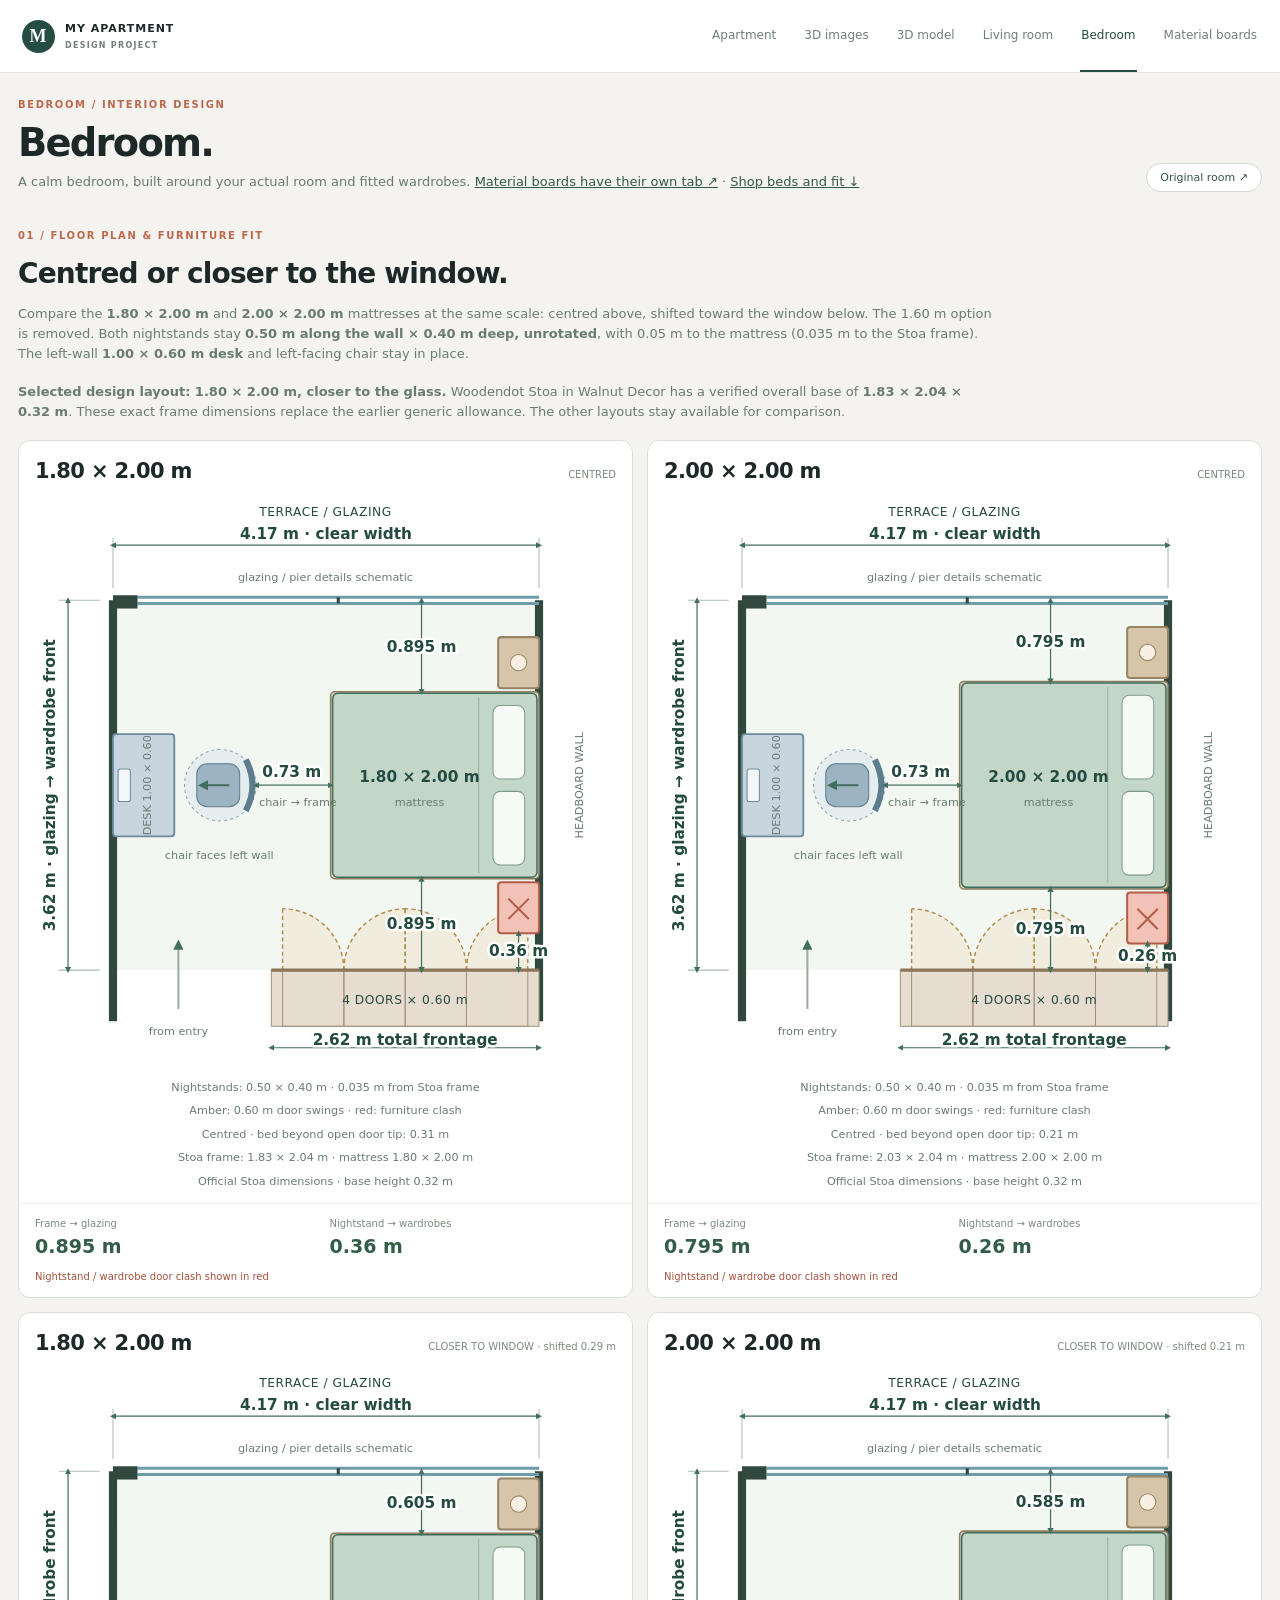
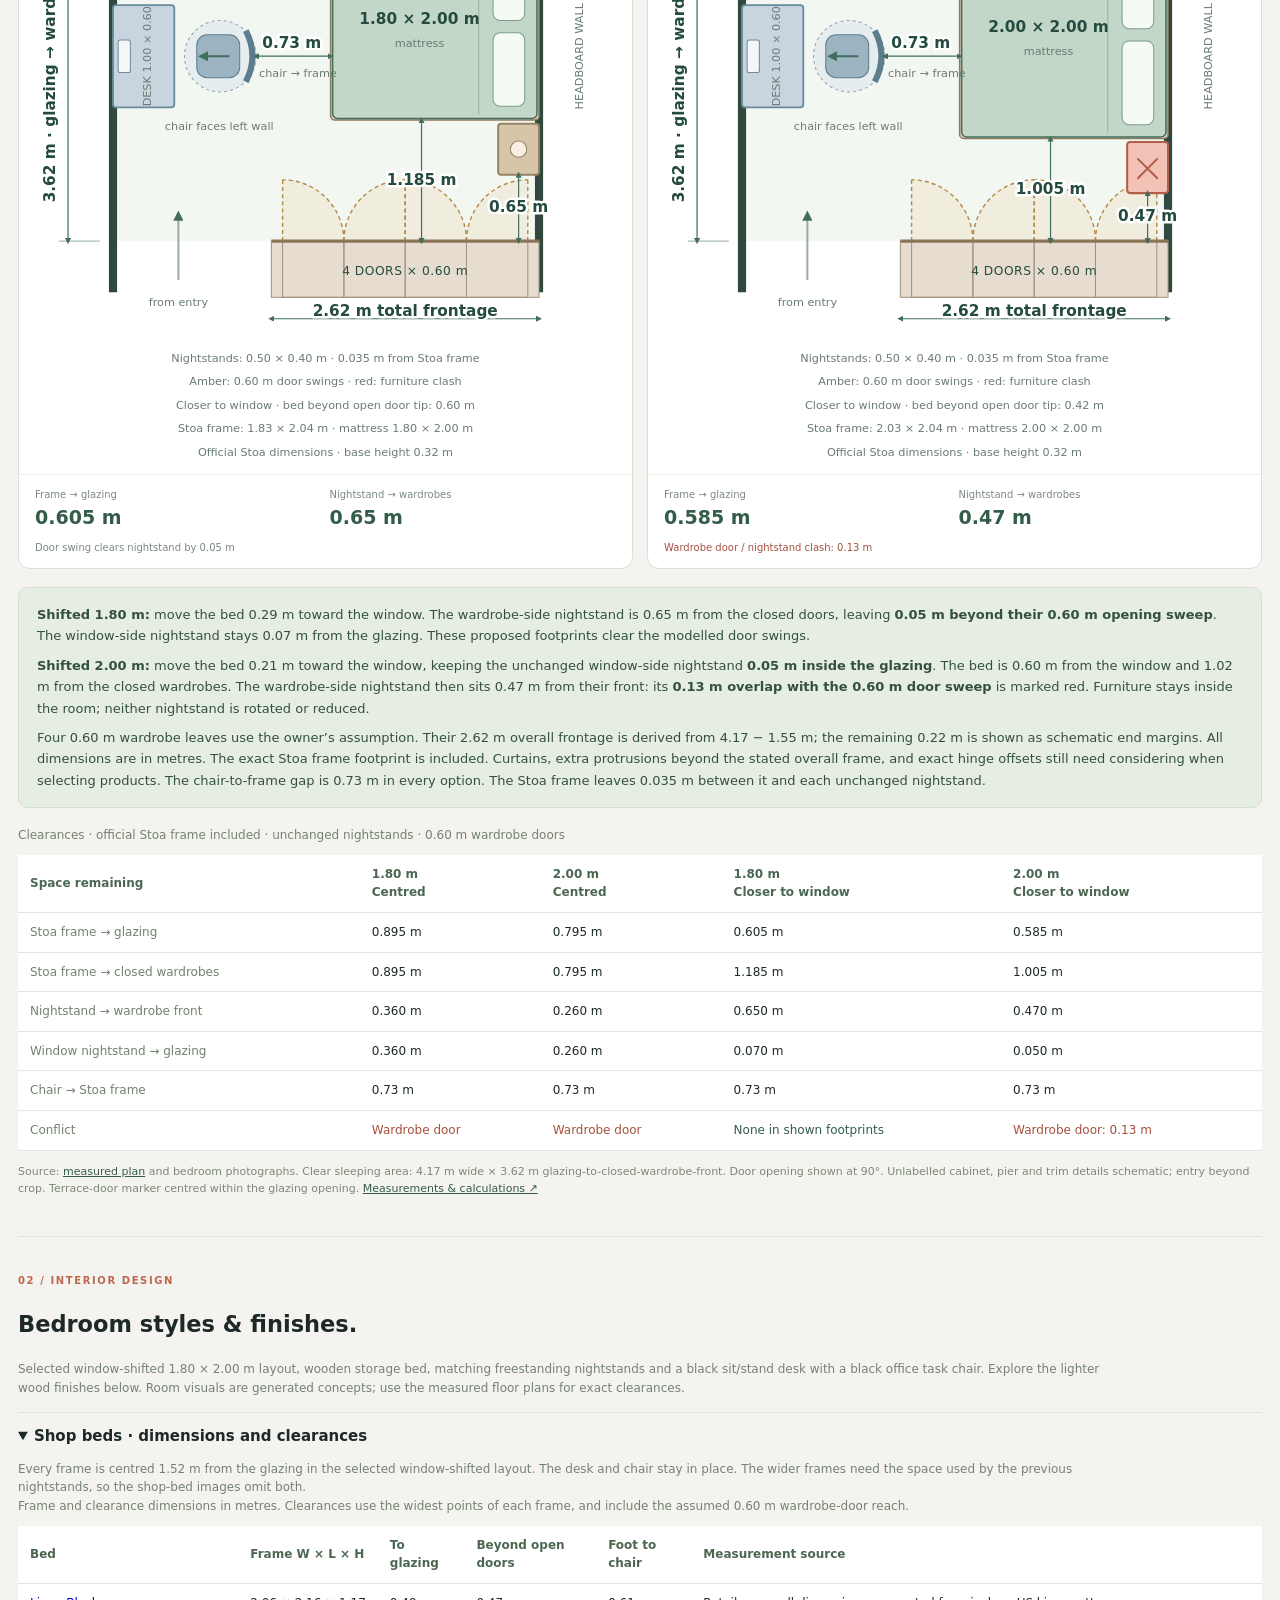
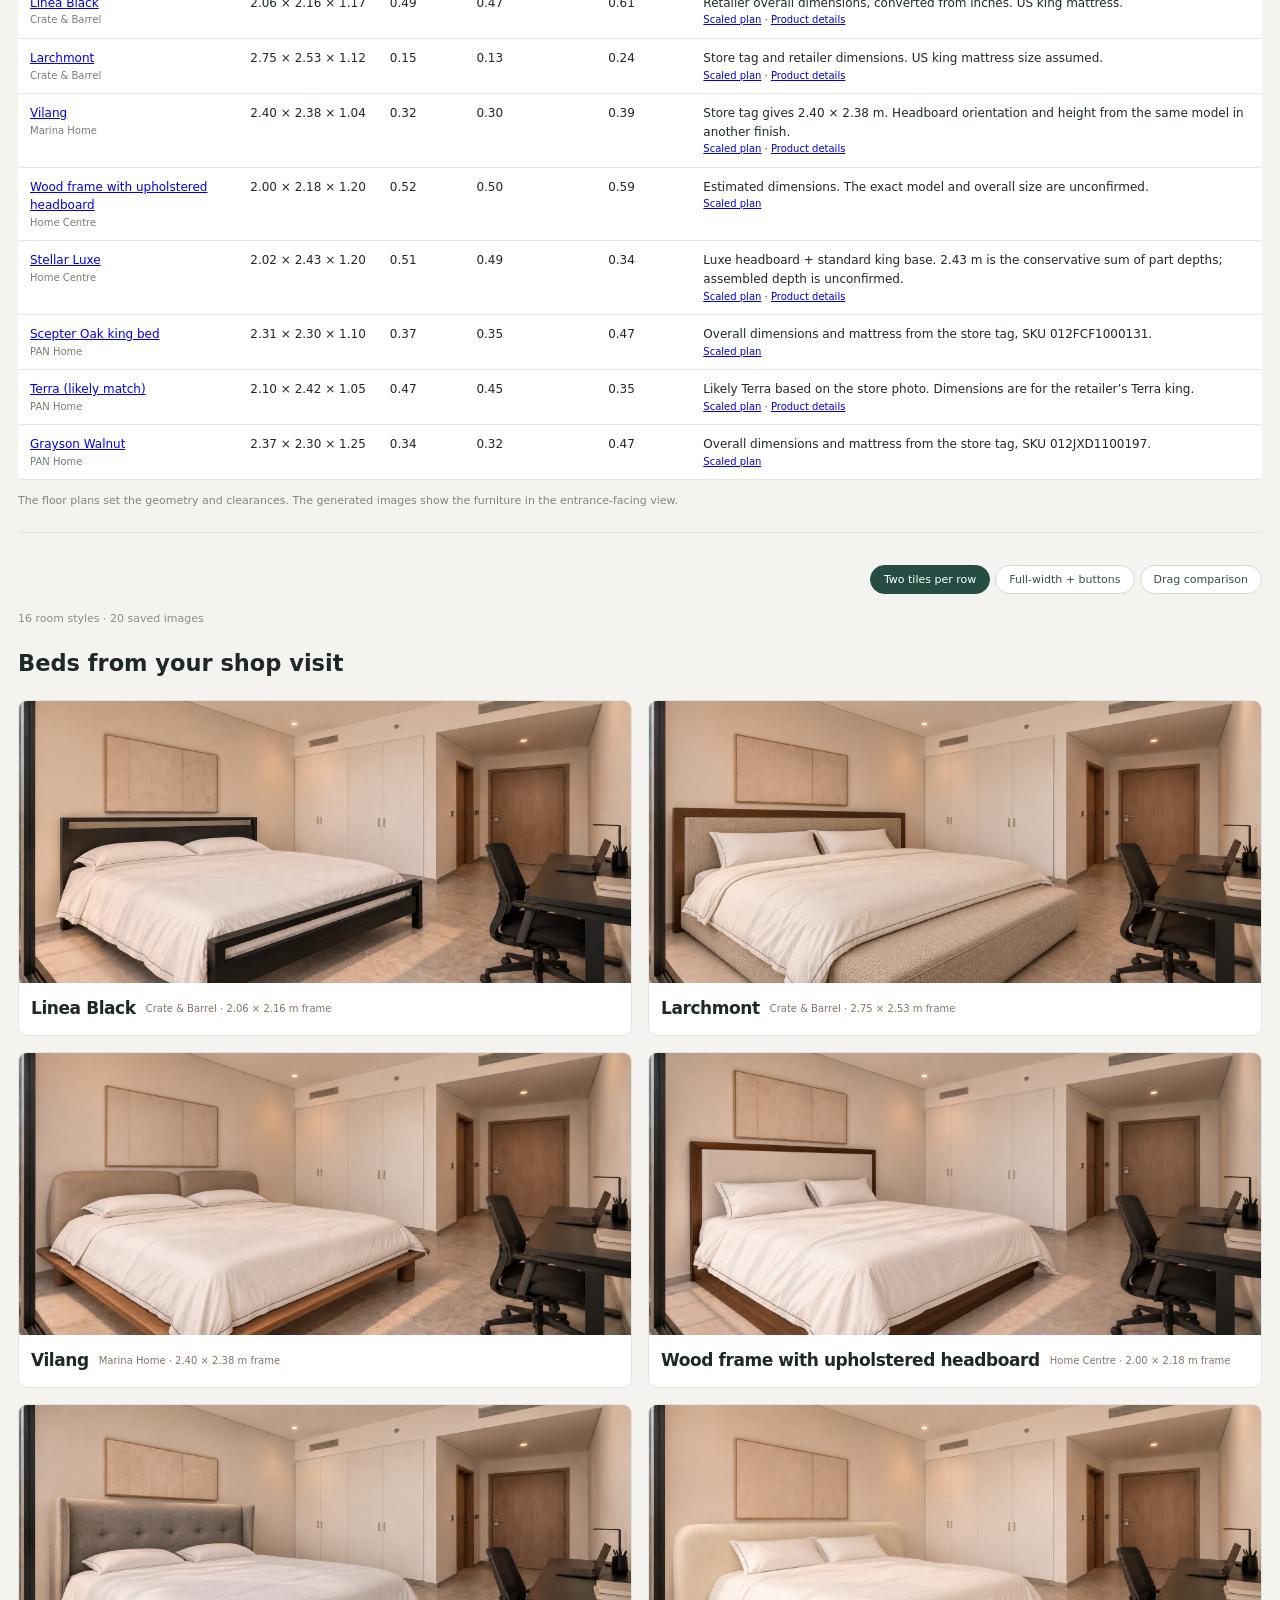
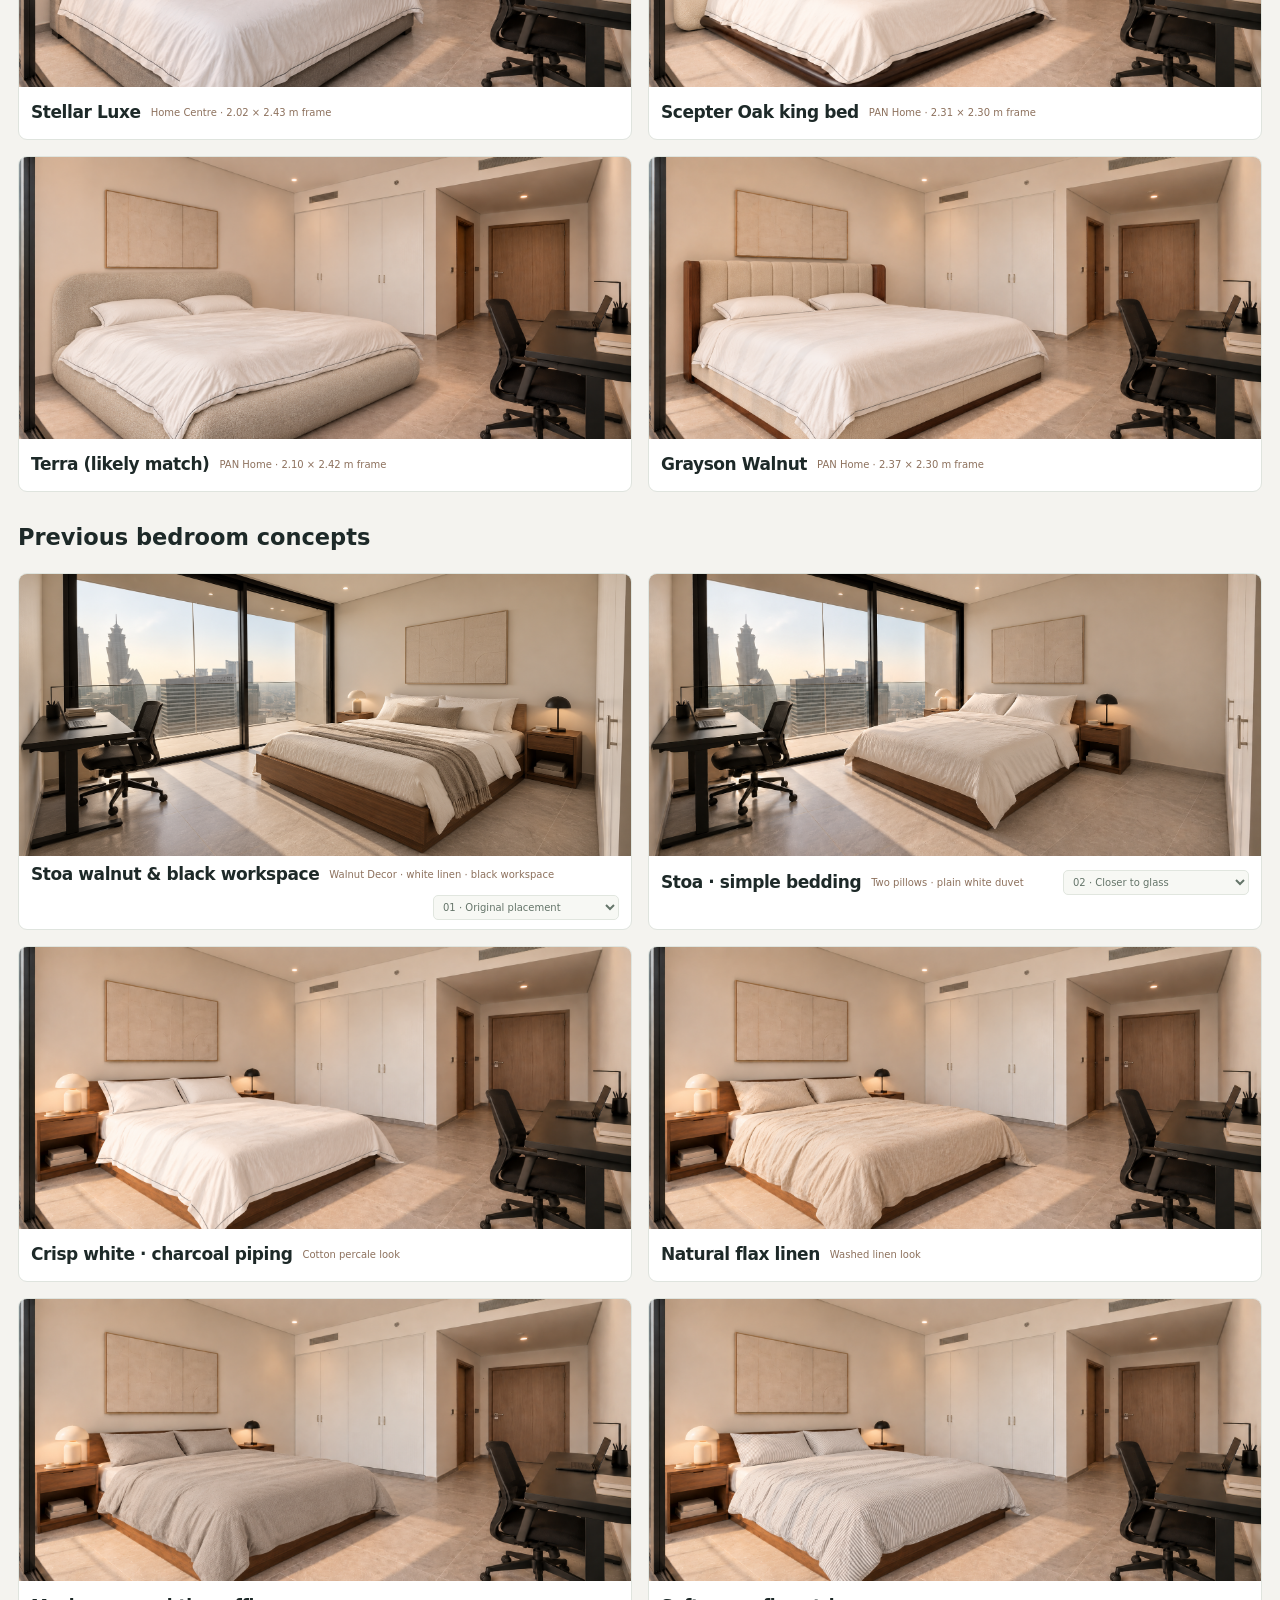
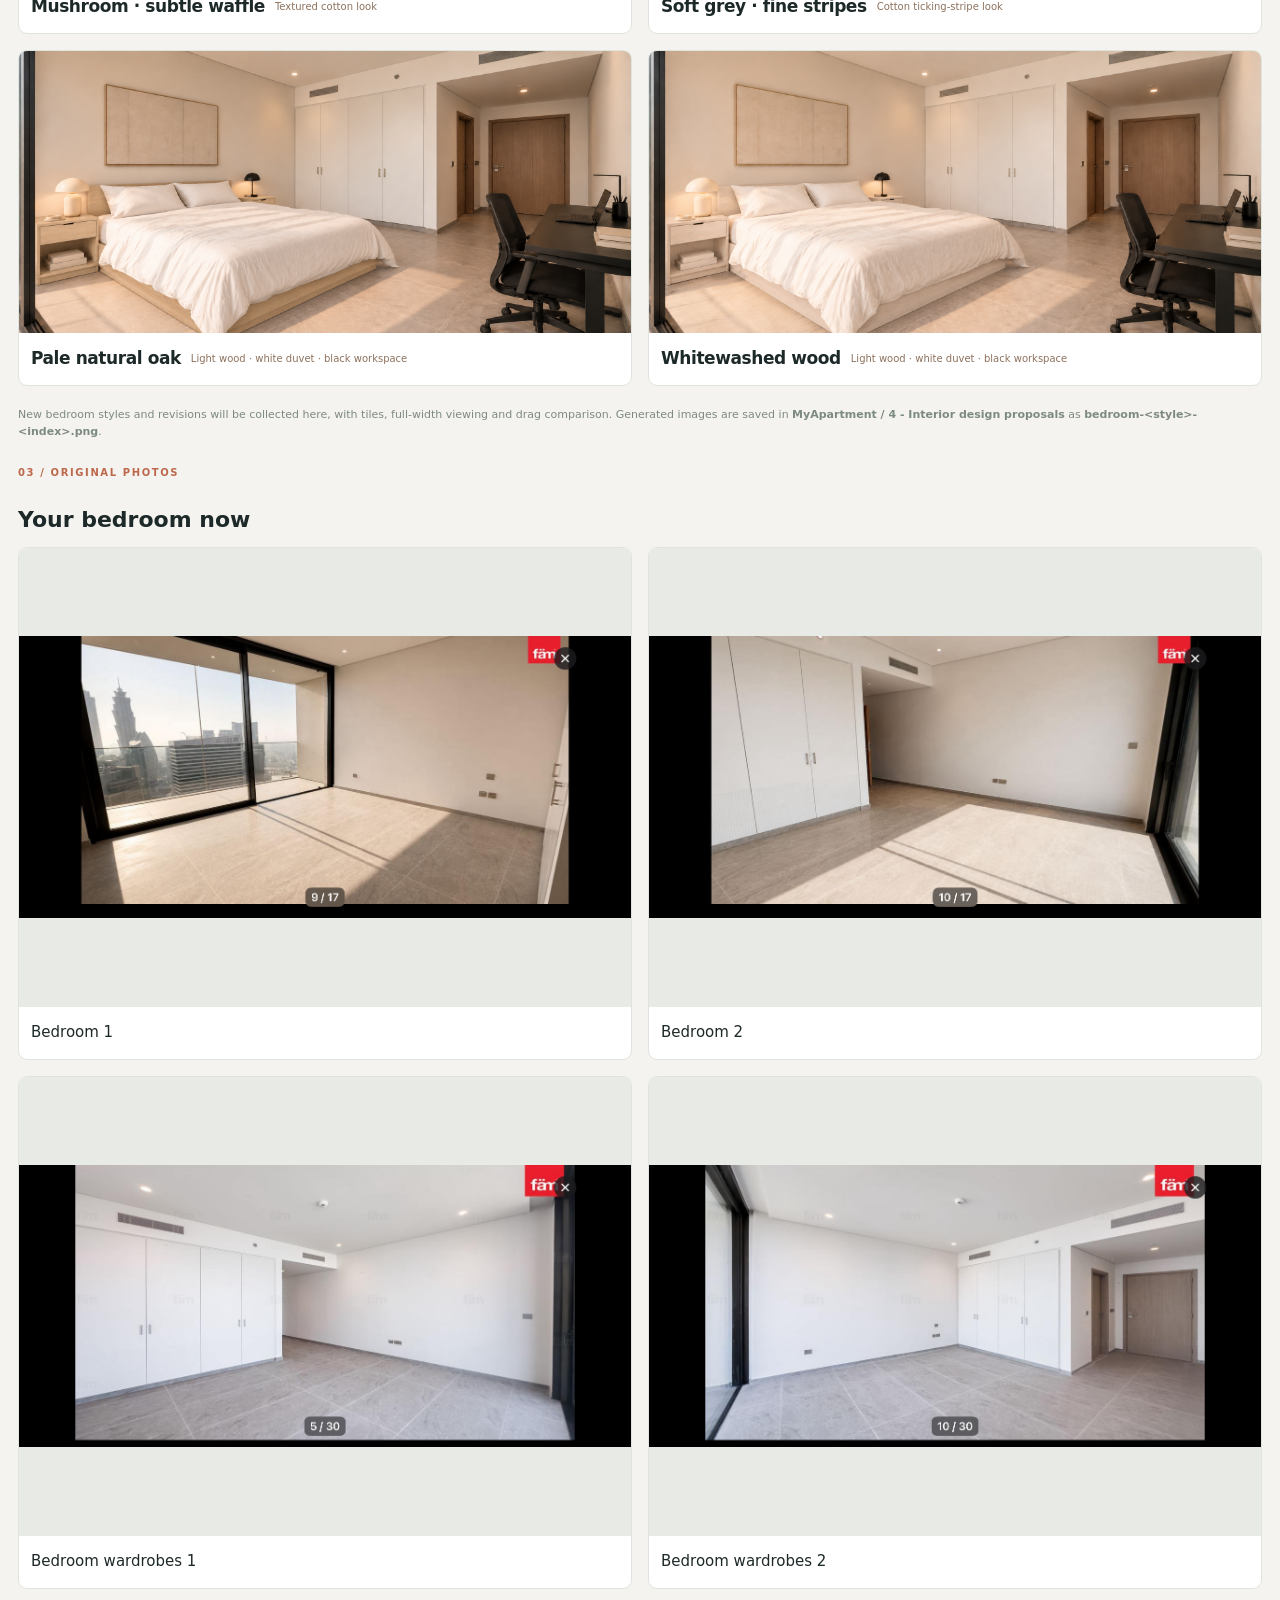
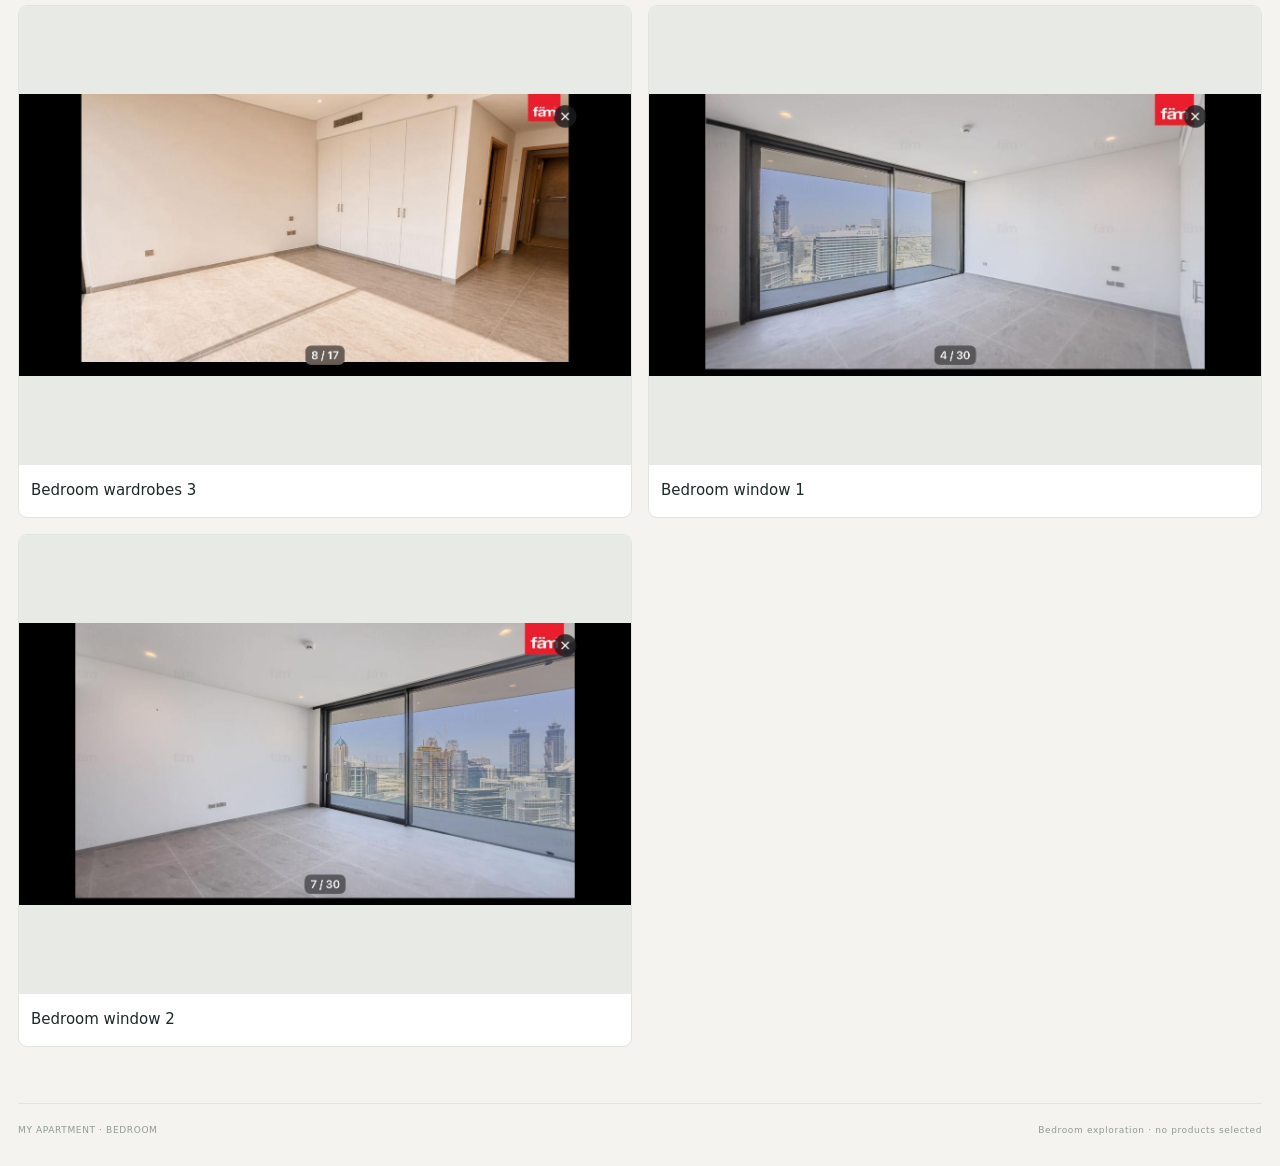
==== commit 6d8089d1: "Publish apartment gallery and furniture image layers" ====
--- a/bedroom.html
+++ b/bedroom.html
@@ -1,8 +1,8 @@
 <!doctype html>
-<html lang="en"><head><script src="portable-data.js"></script><meta charset="utf-8"><meta name="viewport" content="width=device-width,initial-scale=1"><title>Bedroom · My Apartment</title><link rel="stylesheet" href="styles.css"><link rel="stylesheet" href="style-library.css"><link rel="stylesheet" href="bedroom-plans.css"><script defer src="navigation.js"></script><script defer src="style-library.js"></script></head>
+<html lang="en"><head><script src="portable-data.js?v=9b72c8ca6b"></script><meta charset="utf-8"><meta name="viewport" content="width=device-width,initial-scale=1"><title>Bedroom · My Apartment</title><link rel="stylesheet" href="styles.css?v=f539e3abb2"><link rel="stylesheet" href="style-library.css?v=ce25258646"><link rel="stylesheet" href="bedroom-plans.css?v=8793c5135e"><script defer src="navigation.js?v=2cf638bc96"></script><script defer src="style-library.js?v=0ae0b544cd"></script></head>
 <body data-design-area="Bedroom"><apartment-navigation></apartment-navigation>
 <main class="library-main">
-<section class="library-heading"><div><p class="kicker">BEDROOM / INTERIOR DESIGN</p><h1>Bedroom.</h1><p>A calm bedroom, built around your actual room and fitted wardrobes. <a href="materials.html">Material boards have their own tab ↗</a></p></div><button class="before-button" id="before-button">Original room ↗</button></section>
+<section class="library-heading"><div><p class="kicker">BEDROOM / INTERIOR DESIGN</p><h1>Bedroom.</h1><p>A calm bedroom, built around your actual room and fitted wardrobes. <a href="materials.html">Material boards have their own tab ↗</a> · <a href="#shop-beds">Shop beds and fit ↓</a></p></div><button class="before-button" id="before-button">Original room ↗</button></section>
 <section class="bedroom-plans" id="floorplans" aria-labelledby="bed-plans-heading">
 <p class="kicker">01 / FLOOR PLAN &amp; FURNITURE FIT</p><h2 id="bed-plans-heading">Centred or closer to the window.</h2>
 <p class="plan-intro">Compare the <b>1.80 × 2.00 m</b> and <b>2.00 × 2.00 m</b> mattresses at the same scale: centred above, shifted toward the window below. The 1.60 m option is removed. Both nightstands stay <b>0.50 m along the wall × 0.40 m deep, unrotated</b>, with 0.05 m to the mattress (0.035 m to the Stoa frame). The left-wall <b>1.00 × 0.60 m desk</b> and left-facing chair stay in place.</p>
@@ -12,15 +12,35 @@
 <div class="bed-fit-scroll"><table class="bed-fit-table"><caption>Clearances · official Stoa frame included · unchanged nightstands · 0.60 m wardrobe doors</caption><thead><tr><th scope="col">Space remaining</th><th scope="col">1.80 m<br>Centred</th><th scope="col">2.00 m<br>Centred</th><th scope="col">1.80 m<br>Closer to window</th><th scope="col">2.00 m<br>Closer to window</th></tr></thead><tbody><tr><th scope="row">Stoa frame → glazing</th><td>0.895 m</td><td>0.795 m</td><td>0.605 m</td><td>0.585 m</td></tr><tr><th scope="row">Stoa frame → closed wardrobes</th><td>0.895 m</td><td>0.795 m</td><td>1.185 m</td><td>1.005 m</td></tr><tr><th scope="row">Nightstand → wardrobe front</th><td>0.360 m</td><td>0.260 m</td><td>0.650 m</td><td>0.470 m</td></tr><tr><th scope="row">Window nightstand → glazing</th><td>0.360 m</td><td>0.260 m</td><td>0.070 m</td><td>0.050 m</td></tr><tr><th scope="row">Chair → Stoa frame</th><td>0.73 m</td><td>0.73 m</td><td>0.73 m</td><td>0.73 m</td></tr><tr><th scope="row">Conflict</th><td class="plan-conflict">Wardrobe door</td><td class="plan-conflict">Wardrobe door</td><td class="plan-clear">None in shown footprints</td><td class="plan-conflict">Wardrobe door: 0.13 m</td></tr></tbody></table></div>
 <p class="bed-plan-sources">Source: <a href="source/1 - Floorplan/Floorplan without furniture.png" target="_blank" rel="noopener">measured plan</a> and bedroom photographs. Clear sleeping area: 4.17 m wide × 3.62 m glazing-to-closed-wardrobe-front. Door opening shown at 90°. Unlabelled cabinet, pier and trim details schematic; entry beyond crop. Terrace-door marker centred within the glazing opening. <a href="outputs/bedroom-floorplans/measurements.json">Measurements &amp; calculations ↗</a></p>
 </section>
-<section id="design-concepts" class="bedroom-concept-heading"><p class="kicker">02 / INTERIOR DESIGN</p><h2>Stoa walnut &amp; black workspace.</h2><p class="viewer-description">Selected window-shifted 1.80 × 2.00 m layout, walnut Stoa storage bed, matching freestanding nightstands and a black sit/stand desk with a black office task chair. Room visuals are generated concepts; use the measured floor plans for exact clearances.</p></section>
+<section id="design-concepts" class="bedroom-concept-heading"><p class="kicker">02 / INTERIOR DESIGN</p><h2>Bedroom styles &amp; finishes.</h2><p class="viewer-description">Selected window-shifted 1.80 × 2.00 m layout, wooden storage bed, matching freestanding nightstands and a black sit/stand desk with a black office task chair. Explore the lighter wood finishes below. Room visuals are generated concepts; use the measured floor plans for exact clearances.</p></section>
+<details class="shop-beds-fit" id="shop-beds" open>
+<summary>Shop beds · dimensions and clearances</summary>
+<p class="viewer-description">Every frame is centred 1.52 m from the glazing in the selected window-shifted layout. The desk and chair stay in place. The wider frames need the space used by the previous nightstands, so the shop-bed images omit both.</p>
+<div class="fit-scroll" role="region" tabindex="0" aria-label="Shop bed fit measurements">
+<table class="bed-fit-table">
+<caption>Frame and clearance dimensions in metres. Clearances use the widest points of each frame, and include the assumed 0.60 m wardrobe-door reach.</caption>
+<thead><tr><th scope="col">Bed</th><th scope="col">Frame W × L × H</th><th scope="col">To glazing</th><th scope="col">Beyond open doors</th><th scope="col">Foot to chair</th><th scope="col">Measurement source</th></tr></thead>
+<tbody>
+<tr><th scope="row"><a href="bedroom.html?view=full&amp;style=shop-bed-linea#design-concepts">Linea Black</a><small>Crate &amp; Barrel</small></th><td class="fit-area">2.06 × 2.16 × 1.17</td><td>0.49</td><td>0.47</td><td>0.61</td><td>Retailer overall dimensions, converted from inches. US king mattress.<small><a href="outputs/bedroom-shop-beds-v01/references/linea.svg" target="_blank" rel="noopener">Scaled plan</a> · <a href="https://www.crateandbarrel.me/en-ae/product/linea-black-king-bed/429592_CNB" target="_blank" rel="noopener">Product details</a></small></td></tr>
+<tr><th scope="row"><a href="bedroom.html?view=full&amp;style=shop-bed-larchmont#design-concepts">Larchmont</a><small>Crate &amp; Barrel</small></th><td class="fit-area">2.75 × 2.53 × 1.12</td><td>0.15</td><td>0.13</td><td>0.24</td><td>Store tag and retailer dimensions. US king mattress size assumed.<small><a href="outputs/bedroom-shop-beds-v01/references/larchmont.svg" target="_blank" rel="noopener">Scaled plan</a> · <a href="https://www.crateandbarrel.com/larchmont-upholstered-bed-with-storage-bench/f1041816" target="_blank" rel="noopener">Product details</a></small></td></tr>
+<tr><th scope="row"><a href="bedroom.html?view=full&amp;style=shop-bed-vilang#design-concepts">Vilang</a><small>Marina Home</small></th><td class="fit-area">2.40 × 2.38 × 1.04</td><td>0.32</td><td>0.30</td><td>0.39</td><td>Store tag gives 2.40 × 2.38 m. Headboard orientation and height from the same model in another finish.<small><a href="outputs/bedroom-shop-beds-v01/references/vilang.svg" target="_blank" rel="noopener">Scaled plan</a> · <a href="https://www.marinahomeinteriors.com/en-saudi/vilang-king-bed-grey-wood-daz1083.html" target="_blank" rel="noopener">Product details</a></small></td></tr>
+<tr><th scope="row"><a href="bedroom.html?view=full&amp;style=shop-bed-home-centre-wood#design-concepts">Wood frame with upholstered headboard</a><small>Home Centre</small></th><td class="fit-area">2.00 × 2.18 × 1.20</td><td>0.52</td><td>0.50</td><td>0.59</td><td>Estimated dimensions. The exact model and overall size are unconfirmed.<small><a href="outputs/bedroom-shop-beds-v01/references/home-centre-wood.svg" target="_blank" rel="noopener">Scaled plan</a></small></td></tr>
+<tr><th scope="row"><a href="bedroom.html?view=full&amp;style=shop-bed-stellar#design-concepts">Stellar Luxe</a><small>Home Centre</small></th><td class="fit-area">2.02 × 2.43 × 1.20</td><td>0.51</td><td>0.49</td><td>0.34</td><td>Luxe headboard + standard king base. 2.43 m is the conservative sum of part depths; assembled depth is unconfirmed.<small><a href="outputs/bedroom-shop-beds-v01/references/stellar.svg" target="_blank" rel="noopener">Scaled plan</a> · <a href="https://www.homecentre.com/ae/en/buy-stellar-luxe-king-modular-headboard-180-cm/p/167690387-HC21032025" target="_blank" rel="noopener">Product details</a></small></td></tr>
+<tr><th scope="row"><a href="bedroom.html?view=full&amp;style=shop-bed-scepter#design-concepts">Scepter Oak king bed</a><small>PAN Home</small></th><td class="fit-area">2.31 × 2.30 × 1.10</td><td>0.37</td><td>0.35</td><td>0.47</td><td>Overall dimensions and mattress from the store tag, SKU 012FCF1000131.<small><a href="outputs/bedroom-shop-beds-v01/references/scepter.svg" target="_blank" rel="noopener">Scaled plan</a></small></td></tr>
+<tr><th scope="row"><a href="bedroom.html?view=full&amp;style=shop-bed-terra#design-concepts">Terra (likely match)</a><small>PAN Home</small></th><td class="fit-area">2.10 × 2.42 × 1.05</td><td>0.47</td><td>0.45</td><td>0.35</td><td>Likely Terra based on the store photo. Dimensions are for the retailer’s Terra king.<small><a href="outputs/bedroom-shop-beds-v01/references/terra.svg" target="_blank" rel="noopener">Scaled plan</a> · <a href="https://www.panhomestores.com/ksa_en/terra-king-bed-180x200-cm-beige-light-brown-012hhb7300003" target="_blank" rel="noopener">Product details</a></small></td></tr>
+<tr><th scope="row"><a href="bedroom.html?view=full&amp;style=shop-bed-grayson#design-concepts">Grayson Walnut</a><small>PAN Home</small></th><td class="fit-area">2.37 × 2.30 × 1.25</td><td>0.34</td><td>0.32</td><td>0.47</td><td>Overall dimensions and mattress from the store tag, SKU 012JXD1100197.<small><a href="outputs/bedroom-shop-beds-v01/references/grayson.svg" target="_blank" rel="noopener">Scaled plan</a></small></td></tr>
+</tbody></table>
+</div>
+<p class="bed-plan-sources">The floor plans set the geometry and clearances. The generated images show the furniture in the entrance-facing view. </p>
+</details>
 <div class="library-tools"><select hidden id="sofa-colour" aria-label="Sofa colour"><option value="all">All sofa colours</option><option value="white">White</option><option value="grey">Grey</option><option value="mushroom">Mushroom / taupe</option></select><div class="layout-tools" role="group" aria-label="Visualization"><button data-view="tiles" aria-pressed="true">Two tiles per row</button><button data-view="full" aria-pressed="false">Full-width + buttons</button><button data-view="compare" aria-pressed="false">Drag comparison</button></div></div>
 <p id="library-count" aria-live="polite">Loading bedroom proposals…</p>
 
 <section id="fullwidth-view" aria-label="Full-width style viewer" hidden>
-<div class="viewer-choice-heading"><span>CHOOSE A STYLE</span><div class="viewer-arrows"><button id="previous-style" aria-label="Previous style">←</button><button id="next-style" aria-label="Next style">→</button></div></div>
+<div class="viewer-choice-heading"><span>CHOOSE A STYLE</span></div>
 <div class="choice-list" id="style-selector" role="group" aria-label="Choose style"></div>
 <div class="version-row" id="full-version-row"><span>VERSION</span><div class="choice-list" id="version-selector" role="group" aria-label="Choose version"></div></div>
-<figure class="fullwidth-frame"><a id="viewer-full-image" target="_blank" rel="noopener"><img loading="lazy" id="viewer-image" alt=""></a><figcaption><h2 id="viewer-title"></h2><a id="viewer-download" download>Save image ↗</a></figcaption></figure><p id="viewer-description" class="viewer-description" aria-live="polite"></p>
+<figure class="fullwidth-frame"><div class="image-navigation"><button id="previous-style" class="image-step image-step-previous" aria-label="Previous style" aria-controls="viewer-image">‹</button><a id="viewer-full-image" target="_blank" rel="noopener"><img loading="lazy" id="viewer-image" alt=""></a><button id="next-style" class="image-step image-step-next" aria-label="Next style" aria-controls="viewer-image">›</button></div><figcaption><h2 id="viewer-title"></h2><a id="viewer-download" download>Save image ↗</a></figcaption></figure><p id="viewer-description" class="viewer-description" aria-live="polite"></p>
 </section>
 <section id="comparison-view" aria-label="Draggable image comparison" hidden>
 <div class="comparison-selectors"><button data-side="left" aria-pressed="true"><span>LEFT IMAGE</span><strong id="left-image-name"></strong></button><button data-side="right" aria-pressed="false"><span>RIGHT IMAGE</span><strong id="right-image-name"></strong></button><button id="swap-images" aria-label="Swap comparison images">⇄ Swap</button></div>
@@ -30,7 +50,10 @@
 <div class="compare-stage" id="compare-stage" style="--reveal:50%"><img loading="lazy" id="compare-right-image" class="compare-image" alt=""><div class="compare-left"><img loading="lazy" id="compare-left-image" class="compare-image" alt=""></div><span class="compare-label label-left" id="compare-left-label"></span><span class="compare-label label-right" id="compare-right-label"></span><div class="compare-handle" aria-hidden="true"><span>↔</span></div><input id="compare-reveal" type="range" min="0" max="100" value="50" aria-label="Reveal left image"></div>
 <div class="compare-foot"><span>Drag the divider left or right. Arrow keys also work.</span><output id="compare-position" for="compare-reveal">50% left · 50% right</output></div><p class="viewer-description">Generated concepts can vary slightly in perspective.</p>
 </section>
-<section id="tile-view" aria-label="Style tiles"><div class="room-grid" id="room-styles"></div></section><p class="empty-library" id="empty-library" hidden>No styles match this filter.</p>
+<section id="tile-view" aria-label="Style tiles">
+<section class="shop-beds-gallery" aria-labelledby="shop-beds-title"><h2 id="shop-beds-title">Beds from your shop visit</h2><div class="room-grid" id="shop-bed-styles"></div></section>
+<section aria-labelledby="bedroom-concept-tiles-title"><h2 id="bedroom-concept-tiles-title">Previous bedroom concepts</h2><div class="room-grid" id="room-styles"></div></section>
+</section><p class="empty-library" id="empty-library" hidden>No styles match this filter.</p>
 <p class="library-notes">New bedroom styles and revisions will be collected here, with tiles, full-width viewing and drag comparison. Generated images are saved in <b>MyApartment / 4 - Interior design proposals</b> as <b>bedroom-&lt;style&gt;-&lt;index&gt;.png</b>.</p>
 <section id="bedroom-original-photos" aria-labelledby="bedroom-photos-heading"><p class="kicker">03 / ORIGINAL PHOTOS</p><h2 id="bedroom-photos-heading">Your bedroom now</h2><div class="room-grid"><figure class="style-card bedroom-reference"><a href="source/2 - Flat images/Bedroom 1.PNG" target="_blank" rel="noopener"><img loading="lazy" src="source/2 - Flat images/Bedroom 1.PNG" alt="Bedroom 1"></a><figcaption class="card-caption">Bedroom 1</figcaption></figure><figure class="style-card bedroom-reference"><a href="source/2 - Flat images/Bedroom 2.PNG" target="_blank" rel="noopener"><img loading="lazy" src="source/2 - Flat images/Bedroom 2.PNG" alt="Bedroom 2"></a><figcaption class="card-caption">Bedroom 2</figcaption></figure><figure class="style-card bedroom-reference"><a href="source/2 - Flat images/Bedroom wardroves 1.PNG" target="_blank" rel="noopener"><img loading="lazy" src="source/2 - Flat images/Bedroom wardroves 1.PNG" alt="Bedroom wardrobes 1"></a><figcaption class="card-caption">Bedroom wardrobes 1</figcaption></figure><figure class="style-card bedroom-reference"><a href="source/2 - Flat images/Bedroom wardroves 2.PNG" target="_blank" rel="noopener"><img loading="lazy" src="source/2 - Flat images/Bedroom wardroves 2.PNG" alt="Bedroom wardrobes 2"></a><figcaption class="card-caption">Bedroom wardrobes 2</figcaption></figure><figure class="style-card bedroom-reference"><a href="source/2 - Flat images/Bedroom wardroves 3.PNG" target="_blank" rel="noopener"><img loading="lazy" src="source/2 - Flat images/Bedroom wardroves 3.PNG" alt="Bedroom wardrobes 3"></a><figcaption class="card-caption">Bedroom wardrobes 3</figcaption></figure><figure class="style-card bedroom-reference"><a href="source/2 - Flat images/Bedroom window 1.PNG" target="_blank" rel="noopener"><img loading="lazy" src="source/2 - Flat images/Bedroom window 1.PNG" alt="Bedroom window 1"></a><figcaption class="card-caption">Bedroom window 1</figcaption></figure><figure class="style-card bedroom-reference"><a href="source/2 - Flat images/Bedroom window 2.PNG" target="_blank" rel="noopener"><img loading="lazy" src="source/2 - Flat images/Bedroom window 2.PNG" alt="Bedroom window 2"></a><figcaption class="card-caption">Bedroom window 2</figcaption></figure></div></section>
 <footer><span>MY APARTMENT · BEDROOM</span><span>Bedroom exploration · no products selected</span></footer></main></body></html>
--- a/style-library.css
+++ b/style-library.css
@@ -28,10 +28,15 @@
 .viewer-controls{display:flex;align-items:flex-end;gap:12px;margin:0 0 14px;flex-wrap:wrap}
 .viewer-controls label{display:flex;flex-direction:column;gap:5px;font-size:9px;letter-spacing:.1em;color:#7b8c7d}
 .viewer-controls select{max-width:360px;min-width:230px;padding:9px 30px 9px 11px;background:#fff;border:1px solid #d6ded3;border-radius:7px;color:#345346;font:12px system-ui,sans-serif;letter-spacing:0}
-.viewer-arrows{display:flex;gap:6px;margin-left:auto}
-.viewer-arrows button{border:1px solid #d6ded3;background:white;border-radius:7px;color:#345346;padding:9px 15px;cursor:pointer;font-size:16px}
 .fullwidth-frame{margin:0;background:white;border:1px solid #dfe4de;border-radius:10px;overflow:hidden}
 .fullwidth-frame img{display:block;width:100%;height:auto}
+.image-navigation{position:relative}
+.image-step{position:absolute;top:50%;transform:translateY(-50%);z-index:1;display:grid;place-items:center;width:44px;height:44px;padding:0;border:1px solid #d6ded3;border-radius:50%;background:#fffffff2;color:#264d43;box-shadow:0 2px 8px #0003;font:30px/1 system-ui,sans-serif;cursor:pointer;touch-action:manipulation}
+.image-step-previous{left:8px}.image-step-next{right:8px}
+.image-step:hover{background:#fff}
+.image-step:focus-visible{outline:2px solid #264d43;outline-offset:3px}
+#viewer-full-image{display:block}
+#viewer-image{user-select:none;-webkit-user-drag:none}
 .fullwidth-frame figcaption{display:flex;justify-content:space-between;align-items:center;gap:15px;padding:12px 16px}
 .fullwidth-frame h2{font-size:21px;line-height:1.2;margin:0}
 .fullwidth-frame a{color:#345949;font-size:12px}
@@ -41,7 +46,6 @@
 .choice-button{border:1px solid #d2dbd1;border-radius:20px;background:white;color:#466251;padding:7px 12px;font:11px system-ui,sans-serif;cursor:pointer}
 .choice-button[aria-pressed=true]{background:#264d43;color:white;border-color:#264d43}
 .viewer-choice-heading{display:flex;align-items:center;justify-content:space-between;color:#829181;font-size:9px;letter-spacing:.1em;margin:0 0 8px}
-.viewer-arrows button{font-size:13px;padding:6px 12px}
 .version-row{display:flex;align-items:center;gap:10px;margin:0 0 12px}
 .version-row>span{font-size:9px;color:#8b9788;letter-spacing:.1em}
 .version-row .choice-list{margin:0}
@@ -66,7 +70,7 @@
 .material-boards{display:grid;gap:24px;max-width:1540px;margin:18px auto 0}
 .material-board h2{font-size:18px}
 @media(max-width:1100px){.card-caption{gap:6px}.card-caption select{max-width:180px}.sofa-tag{display:none}}
-@media(max-width:800px){.material-grid{gap:8px}.library-heading{align-items:flex-start;flex-direction:column;gap:12px;padding-top:20px}.library-main{width:calc(100% - 24px)}.library-tools .layout-tools{margin-left:0}.card-caption h3{font-size:15px}.card-caption select{max-width:100%;width:100%;margin-left:0}.material-grid .card-caption{padding:7px}.material-grid h3{font-size:12px}.material-tag{display:none}.viewer-controls label{flex:1;min-width:0}.viewer-controls select{width:100%;min-width:0;max-width:none;font-size:11px}.viewer-arrows{margin-left:0}.fullwidth-frame h2{font-size:17px}}
+@media(max-width:800px){.material-grid{gap:8px}.library-heading{align-items:flex-start;flex-direction:column;gap:12px;padding-top:20px}.library-main{width:calc(100% - 24px)}.library-tools .layout-tools{margin-left:0}.card-caption h3{font-size:15px}.card-caption select{max-width:100%;width:100%;margin-left:0}.material-grid .card-caption{padding:7px}.material-grid h3{font-size:12px}.material-tag{display:none}.viewer-controls label{flex:1;min-width:0}.viewer-controls select{width:100%;min-width:0;max-width:none;font-size:11px}.fullwidth-frame h2{font-size:17px}}
 @media(max-width:450px){.room-grid{grid-template-columns:1fr}.card-caption select{font-size:9px}.material-grid{grid-template-columns:1fr 1fr}}
 
 #bedroom-original-photos{margin:24px 0}#bedroom-original-photos h2{font-size:22px;margin:22px 0 10px}.bedroom-reference{margin:0}.bedroom-reference img{display:block;width:100%;aspect-ratio:4/3;object-fit:contain;background:#e8ebe5}
--- a/bedroom-plans.css
+++ b/bedroom-plans.css
@@ -16,6 +16,14 @@
 .bed-fit-table th,.bed-fit-table td{text-align:left;padding:10px 12px;border-bottom:1px solid #e2e8dd}
 .bed-fit-table thead{color:#4c6751}.bed-fit-table tbody th{font-weight:500;color:#71826d}
 .bed-plan-sources{font-size:11px;color:#7b8977;margin-top:12px}.bed-plan-sources a{color:#345d49}
+.shop-beds-fit{margin:14px 0 22px;padding:12px 0;border-block:1px solid var(--line)}
+.shop-beds-fit summary{cursor:pointer;font-weight:600}
+.shop-beds-fit .fit-scroll{overflow-x:auto}
+.shop-beds-fit table{min-width:610px}
+.shop-beds-fit td,.shop-beds-fit tbody th{text-align:left;vertical-align:top}
+.shop-beds-fit small{display:block}
+.shop-beds-fit .fit-area{white-space:nowrap}
+.shop-beds-gallery{margin-bottom:28px}
 @media(max-width:1100px){.bed-plan-grid{grid-template-columns:1fr;max-width:720px;margin:auto}.bed-plan header{padding-top:16px}.bed-plan img{max-height:none}.bed-fit-table{font-size:11px}.bed-fit-table th,.bed-fit-table td{padding:9px 6px}}
 
 .plan-conflict,.bed-plan figcaption .plan-conflict{color:#a5513e}.bed-fit-table .plan-conflict td{font-weight:650}
